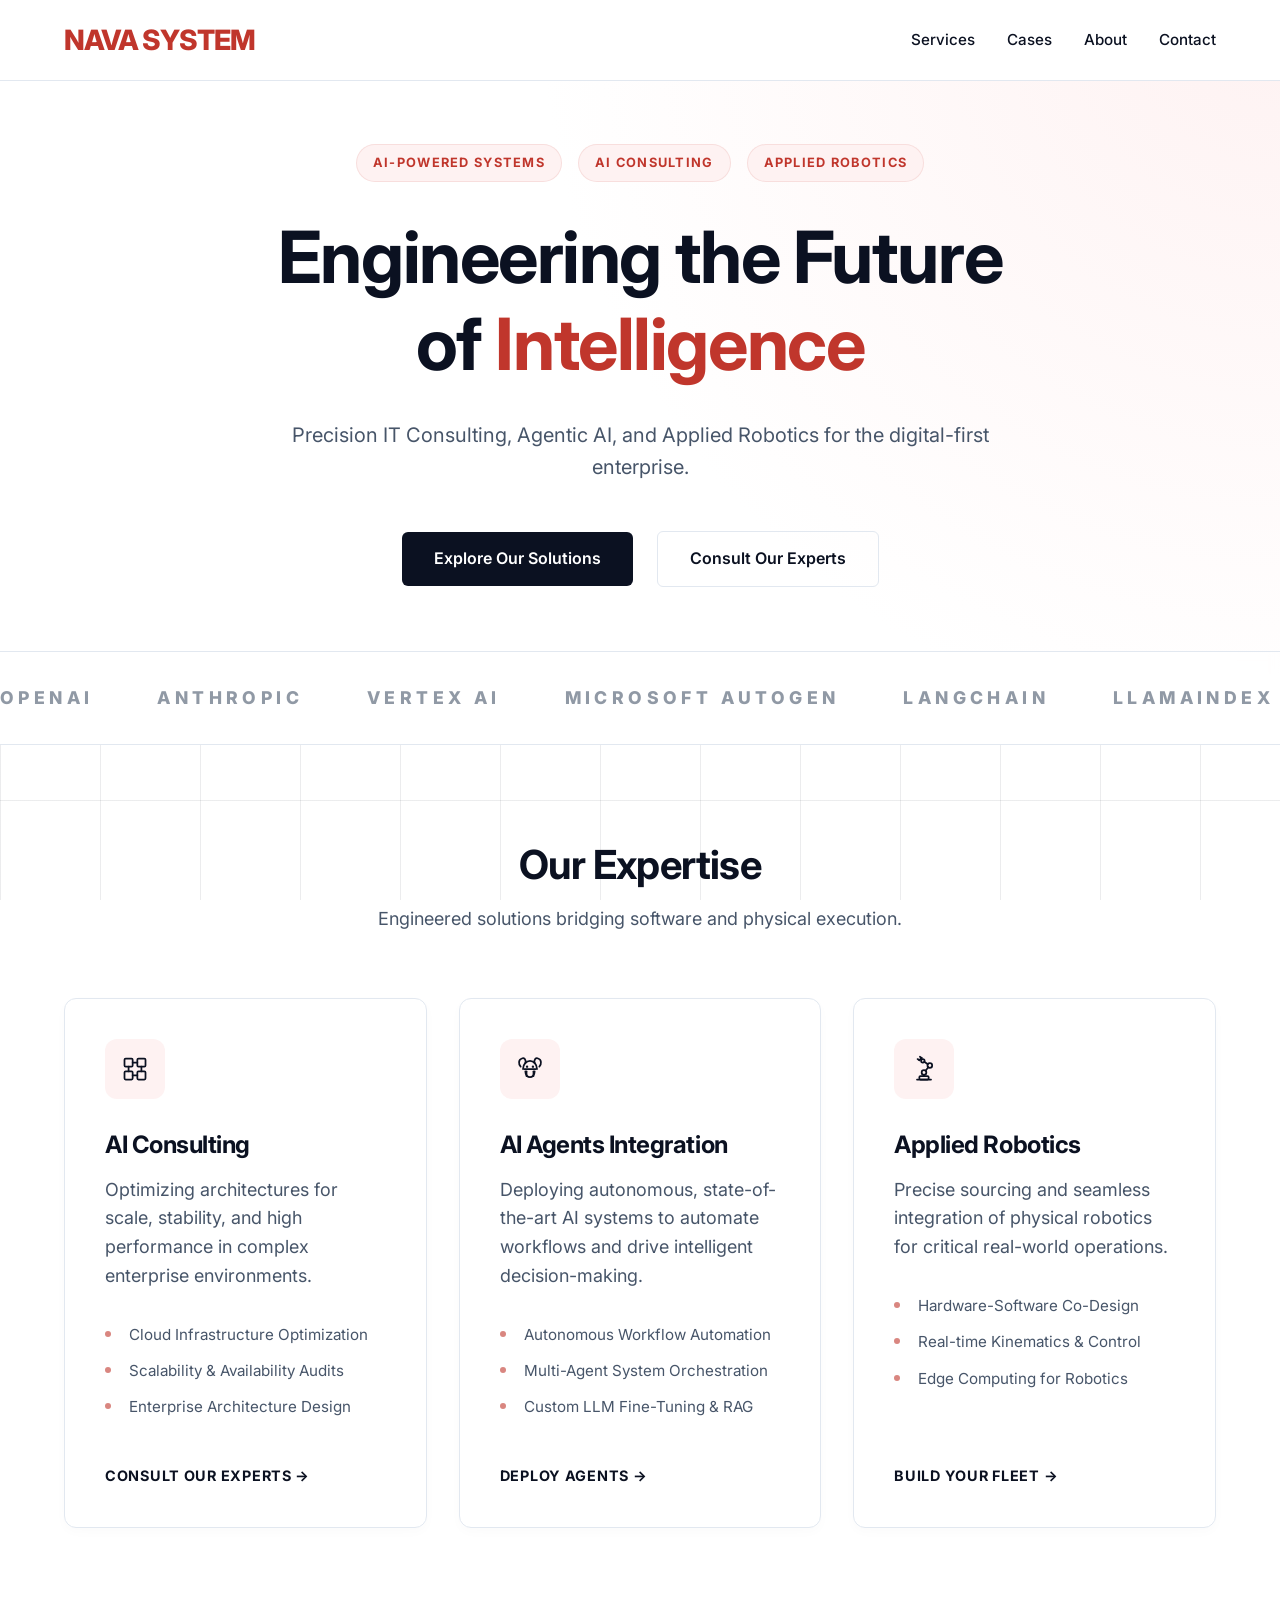
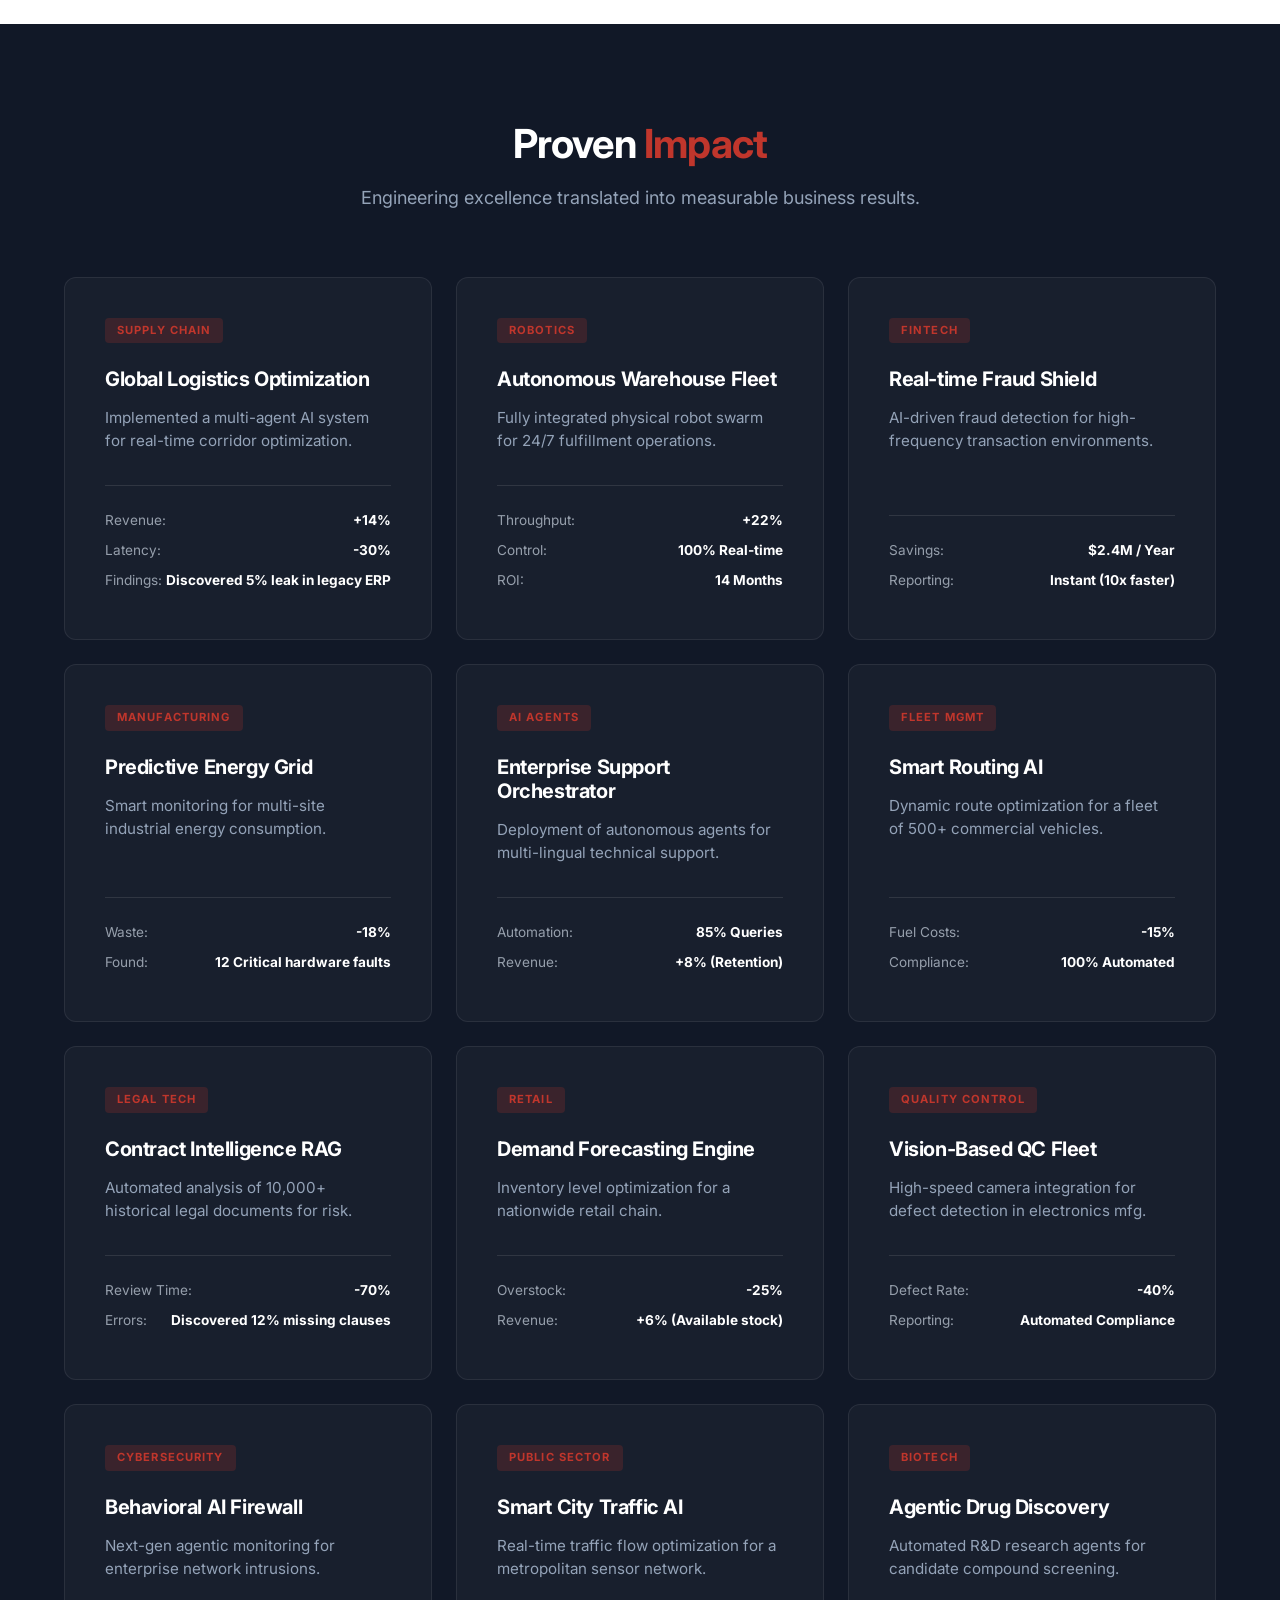
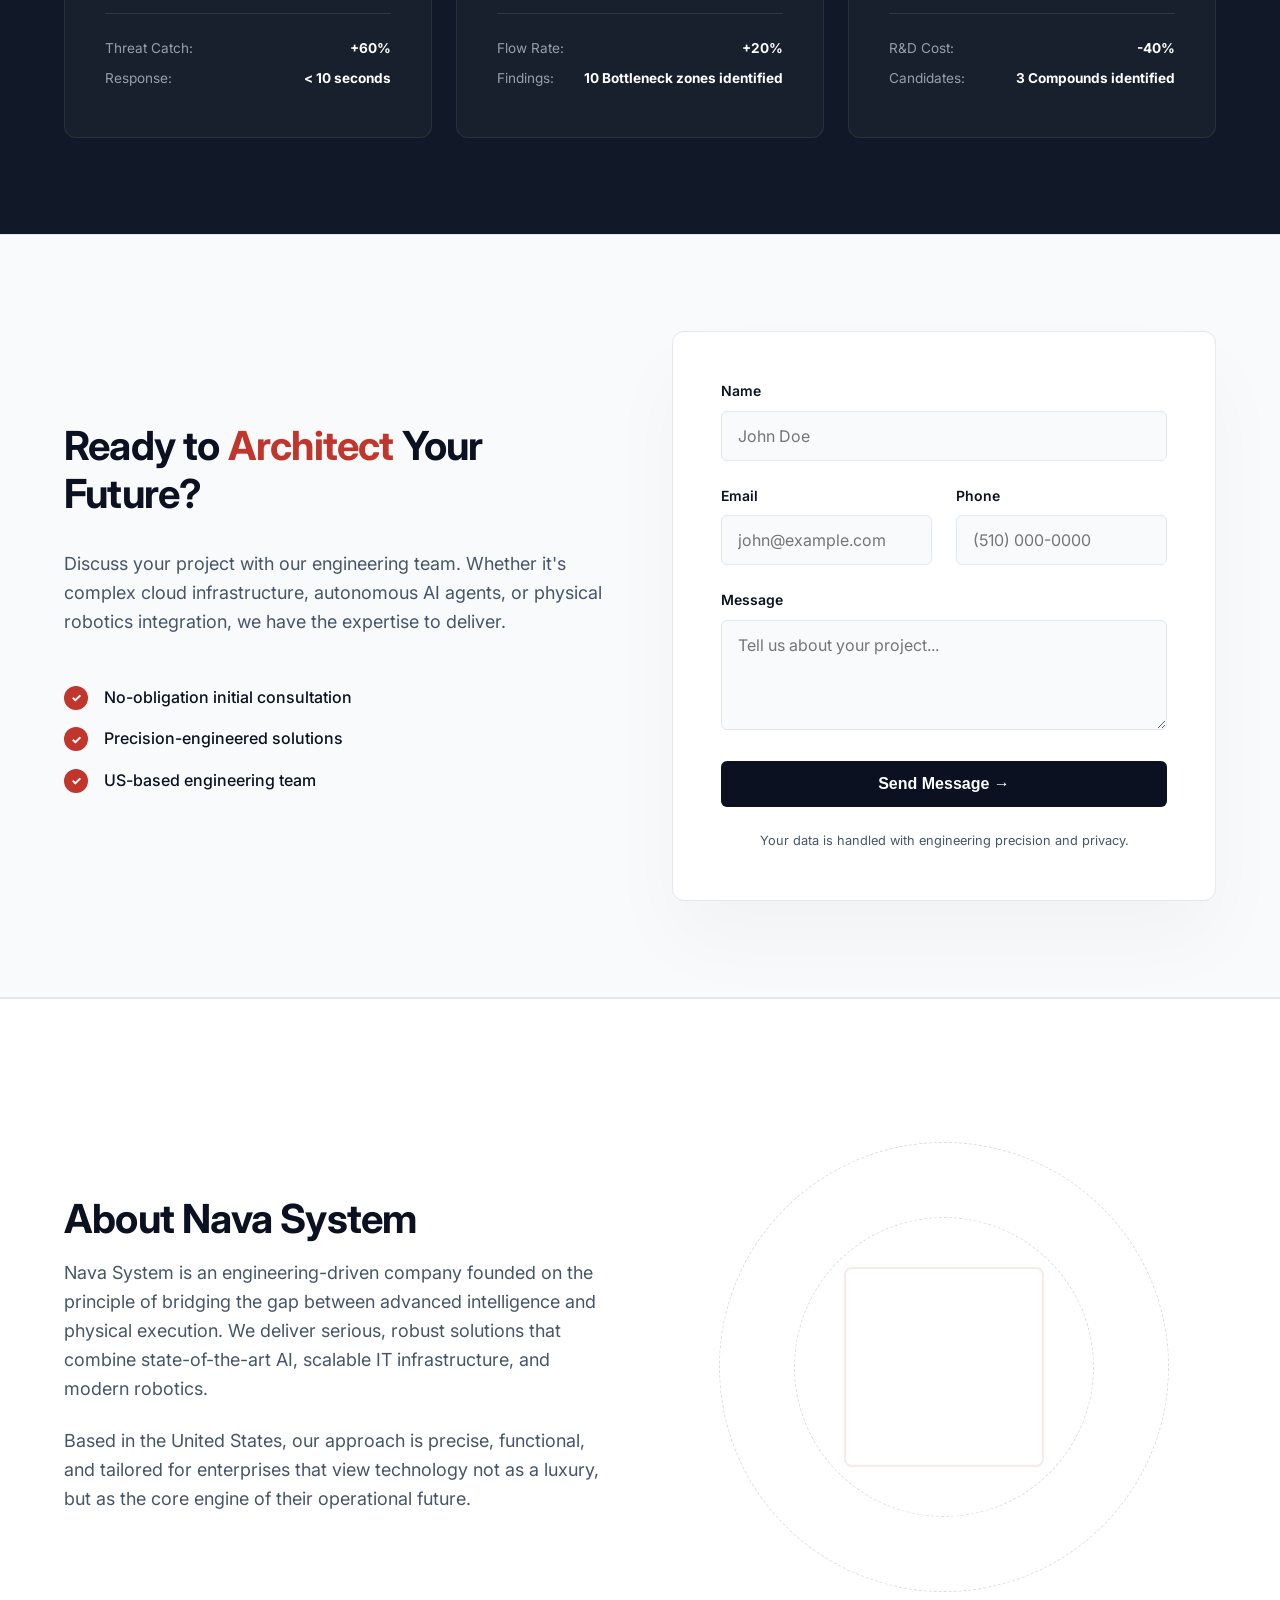
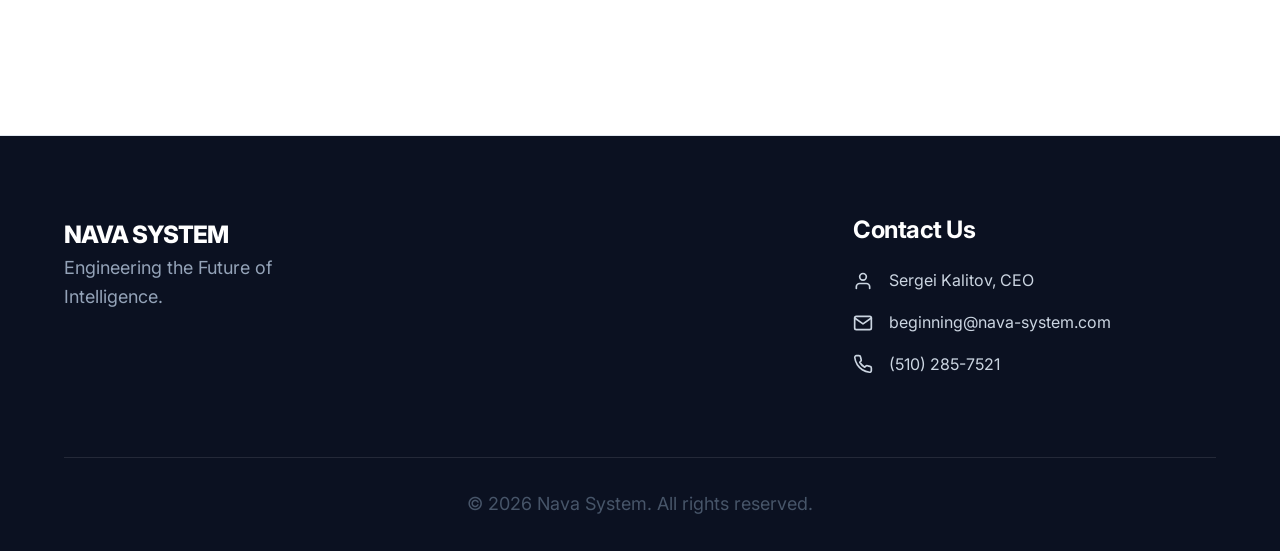
==== index.html @ 1a6deeb7 "Implement detailed case study modal popup with auto-generated dashboard screenshot" ====
<!DOCTYPE html>
<html lang="en">

<head>
    <meta charset="UTF-8">
    <meta name="viewport" content="width=device-width, initial-scale=1.0">
    <title>Nava System - Engineering Intelligence</title>
    <meta name="description"
        content="Nava System provides precision IT consulting, AI agents integration, and applied robotics solutions.">
    <link href="https://fonts.googleapis.com/css2?family=Inter:wght@400;500;600;700;800&display=swap" rel="stylesheet">
    <link rel="stylesheet" href="styles.css">
</head>

<body>
    <div class="grid-overlay"></div>
    <header class="navbar">
        <div class="container nav-content">
            <a href="#" class="logo">
                <span class="logo-text">Nava System</span>
            </a>
            <nav class="nav-links">
                <a href="#services">Services</a>
                <a href="#cases">Cases</a>
                <a href="#about">About</a>
                <a href="#contact">Contact</a>
            </nav>
            <button class="menu-toggle" aria-label="Toggle Menu">
                <span class="bar"></span>
                <span class="bar"></span>
                <span class="bar"></span>
            </button>
        </div>
    </header>

    <main>
        <section id="hero" class="hero">
            <div class="container hero-content-center fade-in-up">
                <div class="hero-badges">
                    <span class="badge">AI-Powered Systems</span>
                    <span class="badge">AI Consulting</span>
                    <span class="badge">Applied Robotics</span>
                </div>
                <h1>Engineering the Future of <span class="highlight">Intelligence</span></h1>
                <p class="subtitle">Precision IT Consulting, Agentic AI, and Applied Robotics for the digital-first
                    enterprise.</p>
                <div class="hero-btns">
                    <a href="#services" class="btn btn-primary">Explore Our Solutions</a>
                    <a href="#consultation" class="btn btn-outline">Consult Our Experts</a>
                </div>
            </div>

            <div class="logo-carousel">
                <div class="logo-track">
                    <a href="https://openai.com" target="_blank" rel="noopener noreferrer">OpenAI</a>
                    <a href="https://www.anthropic.com" target="_blank" rel="noopener noreferrer">Anthropic</a>
                    <a href="https://cloud.google.com/vertex-ai" target="_blank" rel="noopener noreferrer">Vertex AI</a>
                    <a href="https://microsoft.github.io/autogen/" target="_blank" rel="noopener noreferrer">Microsoft AutoGen</a>
                    <a href="https://www.langchain.com" target="_blank" rel="noopener noreferrer">LangChain</a>
                    <a href="https://www.llamaindex.ai" target="_blank" rel="noopener noreferrer">LlamaIndex</a>
                    <a href="https://www.crewai.com" target="_blank" rel="noopener noreferrer">CrewAI</a>
                    <a href="https://learn.microsoft.com/en-us/semantic-kernel/" target="_blank" rel="noopener noreferrer">Semantic Kernel</a>
                    <a href="https://www.pinecone.io" target="_blank" rel="noopener noreferrer">Pinecone</a>
                    <a href="https://mistral.ai" target="_blank" rel="noopener noreferrer">Mistral AI</a>
                    <a href="https://huggingface.co" target="_blank" rel="noopener noreferrer">Hugging Face</a>
                    <a href="https://agpt.co" target="_blank" rel="noopener noreferrer">AutoGPT</a>
                    <a href="https://www.uipath.com" target="_blank" rel="noopener noreferrer">UiPath</a>
                    <a href="https://zapier.com" target="_blank" rel="noopener noreferrer">Zapier</a>
                    <a href="#services">OpenClaw</a>
                    <!-- Repeat for seamless loop -->
                    <a href="https://openai.com" target="_blank" rel="noopener noreferrer">OpenAI</a>
                    <a href="https://www.anthropic.com" target="_blank" rel="noopener noreferrer">Anthropic</a>
                    <a href="https://cloud.google.com/vertex-ai" target="_blank" rel="noopener noreferrer">Vertex AI</a>
                    <a href="https://microsoft.github.io/autogen/" target="_blank" rel="noopener noreferrer">Microsoft AutoGen</a>
                    <a href="https://www.langchain.com" target="_blank" rel="noopener noreferrer">LangChain</a>
                    <a href="https://www.llamaindex.ai" target="_blank" rel="noopener noreferrer">LlamaIndex</a>
                    <a href="https://www.crewai.com" target="_blank" rel="noopener noreferrer">CrewAI</a>
                    <a href="https://learn.microsoft.com/en-us/semantic-kernel/" target="_blank" rel="noopener noreferrer">Semantic Kernel</a>
                    <a href="https://www.pinecone.io" target="_blank" rel="noopener noreferrer">Pinecone</a>
                    <a href="https://mistral.ai" target="_blank" rel="noopener noreferrer">Mistral AI</a>
                    <a href="https://huggingface.co" target="_blank" rel="noopener noreferrer">Hugging Face</a>
                    <a href="https://agpt.co" target="_blank" rel="noopener noreferrer">AutoGPT</a>
                    <a href="https://www.uipath.com" target="_blank" rel="noopener noreferrer">UiPath</a>
                    <a href="https://zapier.com" target="_blank" rel="noopener noreferrer">Zapier</a>
                    <a href="#services">OpenClaw</a>
                </div>
            </div>
        </section>

        <section id="services" class="services section-padding">
            <div class="container">
                <div class="section-header fade-in-up">
                    <h2>Our Expertise</h2>
                    <p>Engineered solutions bridging software and physical execution.</p>
                </div>

                <div class="services-grid">
                    <div class="service-card slide-in-bottom">
                        <div class="icon-wrapper">
                            <svg xmlns="http://www.w3.org/2000/svg" width="28" height="28" viewBox="0 0 24 24"
                                fill="none" stroke="currentColor" stroke-width="1.5" stroke-linecap="round"
                                stroke-linejoin="round">
                                <rect width="7" height="7" x="3" y="3" rx="1" />
                                <rect width="7" height="7" x="14" y="3" rx="1" />
                                <rect width="7" height="7" x="14" y="14" rx="1" />
                                <rect width="7" height="7" x="3" y="14" rx="1" />
                                <path d="M10 6.5h4" />
                                <path d="M10 17.5h4" />
                                <path d="M6.5 10v4" />
                                <path d="M17.5 10v4" />
                            </svg>
                        </div>
                        <h3>AI Consulting</h3>
                        <p>Optimizing architectures for scale, stability, and high performance in complex enterprise
                            environments.</p>
                        <ul class="service-list">
                            <li>Cloud Infrastructure Optimization</li>
                            <li>Scalability & Availability Audits</li>
                            <li>Enterprise Architecture Design</li>
                        </ul>
                        <a href="#consultation" class="service-link">Consult our experts →</a>
                    </div>

                    <div class="service-card slide-in-bottom" style="animation-delay: 0.1s;">
                        <div class="icon-wrapper">
                            <svg xmlns="http://www.w3.org/2000/svg" width="28" height="28" viewBox="0 0 24 24"
                                fill="none" stroke="currentColor" stroke-width="1.5" stroke-linecap="round"
                                stroke-linejoin="round">
                                <!-- Crab claw -->
                                <path d="M6 12 C6 8 9 5 12 5 C15 5 18 8 18 12" />
                                <path d="M4 10 C2 8 2 4 5 3 C7 2 9 4 8 7" />
                                <path d="M20 10 C22 8 22 4 19 3 C17 2 15 4 16 7" />
                                <path d="M8 14 C8 17 10 19 12 19 C14 19 16 17 16 14" />
                                <path d="M9 14 L9 18" />
                                <path d="M15 14 L15 18" />
                                <path d="M7 12 L17 12" />
                                <circle cx="9.5" cy="10" r="1" fill="currentColor" stroke="none" />
                                <circle cx="14.5" cy="10" r="1" fill="currentColor" stroke="none" />
                            </svg>
                        </div>
                        <h3>AI Agents Integration</h3>
                        <p>Deploying autonomous, state-of-the-art AI systems to automate workflows and drive intelligent
                            decision-making.</p>
                        <ul class="service-list">
                            <li>Autonomous Workflow Automation</li>
                            <li>Multi-Agent System Orchestration</li>
                            <li>Custom LLM Fine-Tuning & RAG</li>
                        </ul>
                        <a href="#consultation" class="service-link">Deploy agents →</a>
                    </div>

                    <div class="service-card slide-in-bottom" style="animation-delay: 0.2s;">
                        <div class="icon-wrapper">
                            <svg xmlns="http://www.w3.org/2000/svg" width="28" height="28" viewBox="0 0 24 24"
                                fill="none" stroke="currentColor" stroke-width="1.5" stroke-linecap="round"
                                stroke-linejoin="round">
                                <!-- Robotic arm -->
                                <path d="M6 21h12" />
                                <rect x="8" y="18" width="8" height="3" rx="1" />
                                <path d="M12 18v-1" />
                                <circle cx="12" cy="15" r="2" />
                                <line x1="13.3" y1="13.5" x2="15.7" y2="10.5" />
                                <circle cx="17" cy="9" r="2" />
                                <line x1="15.3" y1="7.9" x2="12.25" y2="5.8" />
                                <circle cx="11" cy="5" r="1.5" />
                                <line x1="9.8" y1="4.1" x2="9" y2="3.5" />
                                <path d="M10 2.5 L8 4.5" />
                                <path d="M10 2.5 L8.5 1.5" />
                                <path d="M8 4.5 L6.5 3.5" />
                            </svg>
                        </div>
                        <h3>Applied Robotics</h3>
                        <p>Precise sourcing and seamless integration of physical robotics for critical real-world
                            operations.</p>
                        <ul class="service-list">
                            <li>Hardware-Software Co-Design</li>
                            <li>Real-time Kinematics & Control</li>
                            <li>Edge Computing for Robotics</li>
                        </ul>
                        <a href="#consultation" class="service-link">Build your fleet →</a>
                    </div>
                </div>
            </div>
        </section>

        <section id="cases" class="cases section-padding bg-dark">
            <div class="container">
                <div class="section-header fade-in-up">
                    <h2 class="text-white">Proven <span class="highlight">Impact</span></h2>
                    <p class="text-light">Engineering excellence translated into measurable business results.</p>
                </div>

                <div class="cases-grid">
                    <div class="case-card fade-in-up" onclick="openCaseModal()" style="cursor: pointer;" title="Click for details">
                        <span class="case-badge">Supply Chain</span>
                        <h3>Global Logistics Optimization</h3>
                        <p>Implemented a multi-agent AI system for real-time corridor optimization.</p>
                        <div class="case-metrics">
                            <div class="metric"><span>Revenue:</span> <strong>+14%</strong></div>
                            <div class="metric"><span>Latency:</span> <strong>-30%</strong></div>
                            <div class="metric"><span>Findings:</span> <strong>Discovered 5% leak in legacy ERP</strong></div>
                        </div>
                    </div>

                    <div class="case-card fade-in-up" style="animation-delay: 0.1s;">
                        <span class="case-badge">Robotics</span>
                        <h3>Autonomous Warehouse Fleet</h3>
                        <p>Fully integrated physical robot swarm for 24/7 fulfillment operations.</p>
                        <div class="case-metrics">
                            <div class="metric"><span>Throughput:</span> <strong>+22%</strong></div>
                            <div class="metric"><span>Control:</span> <strong>100% Real-time</strong></div>
                            <div class="metric"><span>ROI:</span> <strong>14 Months</strong></div>
                        </div>
                    </div>

                    <div class="case-card fade-in-up" style="animation-delay: 0.2s;">
                        <span class="case-badge">Fintech</span>
                        <h3>Real-time Fraud Shield</h3>
                        <p>AI-driven fraud detection for high-frequency transaction environments.</p>
                        <div class="case-metrics">
                            <div class="metric"><span>Savings:</span> <strong>$2.4M / Year</strong></div>
                            <div class="metric"><span>Reporting:</span> <strong>Instant (10x faster)</strong></div>
                        </div>
                    </div>

                    <div class="case-card fade-in-up">
                        <span class="case-badge">Manufacturing</span>
                        <h3>Predictive Energy Grid</h3>
                        <p>Smart monitoring for multi-site industrial energy consumption.</p>
                        <div class="case-metrics">
                            <div class="metric"><span>Waste:</span> <strong>-18%</strong></div>
                            <div class="metric"><span>Found:</span> <strong>12 Critical hardware faults</strong></div>
                        </div>
                    </div>

                    <div class="case-card fade-in-up" style="animation-delay: 0.1s;">
                        <span class="case-badge">AI Agents</span>
                        <h3>Enterprise Support Orchestrator</h3>
                        <p>Deployment of autonomous agents for multi-lingual technical support.</p>
                        <div class="case-metrics">
                            <div class="metric"><span>Automation:</span> <strong>85% Queries</strong></div>
                            <div class="metric"><span>Revenue:</span> <strong>+8% (Retention)</strong></div>
                        </div>
                    </div>

                    <div class="case-card fade-in-up" style="animation-delay: 0.2s;">
                        <span class="case-badge">Fleet Mgmt</span>
                        <h3>Smart Routing AI</h3>
                        <p>Dynamic route optimization for a fleet of 500+ commercial vehicles.</p>
                        <div class="case-metrics">
                            <div class="metric"><span>Fuel Costs:</span> <strong>-15%</strong></div>
                            <div class="metric"><span>Compliance:</span> <strong>100% Automated</strong></div>
                        </div>
                    </div>

                    <div class="case-card fade-in-up">
                        <span class="case-badge">Legal Tech</span>
                        <h3>Contract Intelligence RAG</h3>
                        <p>Automated analysis of 10,000+ historical legal documents for risk.</p>
                        <div class="case-metrics">
                            <div class="metric"><span>Review Time:</span> <strong>-70%</strong></div>
                            <div class="metric"><span>Errors:</span> <strong>Discovered 12% missing clauses</strong></div>
                        </div>
                    </div>

                    <div class="case-card fade-in-up" style="animation-delay: 0.1s;">
                        <span class="case-badge">Retail</span>
                        <h3>Demand Forecasting Engine</h3>
                        <p>Inventory level optimization for a nationwide retail chain.</p>
                        <div class="case-metrics">
                            <div class="metric"><span>Overstock:</span> <strong>-25%</strong></div>
                            <div class="metric"><span>Revenue:</span> <strong>+6% (Available stock)</strong></div>
                        </div>
                    </div>

                    <div class="case-card fade-in-up" style="animation-delay: 0.2s;">
                        <span class="case-badge">Quality Control</span>
                        <h3>Vision-Based QC Fleet</h3>
                        <p>High-speed camera integration for defect detection in electronics mfg.</p>
                        <div class="case-metrics">
                            <div class="metric"><span>Defect Rate:</span> <strong>-40%</strong></div>
                            <div class="metric"><span>Reporting:</span> <strong>Automated Compliance</strong></div>
                        </div>
                    </div>

                    <div class="case-card fade-in-up">
                        <span class="case-badge">Cybersecurity</span>
                        <h3>Behavioral AI Firewall</h3>
                        <p>Next-gen agentic monitoring for enterprise network intrusions.</p>
                        <div class="case-metrics">
                            <div class="metric"><span>Threat Catch:</span> <strong>+60%</strong></div>
                            <div class="metric"><span>Response:</span> <strong>&lt; 10 seconds</strong></div>
                        </div>
                    </div>

                    <div class="case-card fade-in-up" style="animation-delay: 0.1s;">
                        <span class="case-badge">Public Sector</span>
                        <h3>Smart City Traffic AI</h3>
                        <p>Real-time traffic flow optimization for a metropolitan sensor network.</p>
                        <div class="case-metrics">
                            <div class="metric"><span>Flow Rate:</span> <strong>+20%</strong></div>
                            <div class="metric"><span>Findings:</span> <strong>10 Bottleneck zones identified</strong></div>
                        </div>
                    </div>

                    <div class="case-card fade-in-up" style="animation-delay: 0.2s;">
                        <span class="case-badge">Biotech</span>
                        <h3>Agentic Drug Discovery</h3>
                        <p>Automated R&D research agents for candidate compound screening.</p>
                        <div class="case-metrics">
                            <div class="metric"><span>R&D Cost:</span> <strong>-40%</strong></div>
                            <div class="metric"><span>Candidates:</span> <strong>3 Compounds identified</strong></div>
                        </div>
                    </div>
                </div>
            </div>
        </section>

        <section id="consultation" class="consultation section-padding">
            <div class="container">
                <div class="consult-grid fade-in-up">
                    <div class="consult-info">
                        <h2>Ready to <span class="highlight">Architect</span> Your Future?</h2>
                        <p>Discuss your project with our engineering team. Whether it's complex cloud infrastructure,
                            autonomous AI agents, or physical robotics integration, we have the expertise to deliver.
                        </p>
                        <div class="consult-points">
                            <div class="point">
                                <span class="point-icon">✓</span>
                                <span>No-obligation initial consultation</span>
                            </div>
                            <div class="point">
                                <span class="point-icon">✓</span>
                                <span>Precision-engineered solutions</span>
                            </div>
                            <div class="point">
                                <span class="point-icon">✓</span>
                                <span>US-based engineering team</span>
                            </div>
                        </div>
                    </div>
                    <div class="consult-form-container">
                        <form action="https://formspree.io/f/sergeykoloto@gmail.com" method="POST" class="consult-form" id="contact-form">
                            <div class="form-group">
                                <label for="name">Name</label>
                                <input type="text" id="name" name="name" placeholder="John Doe">
                            </div>
                            <div class="form-row">
                                <div class="form-group">
                                    <label for="email">Email</label>
                                    <input type="email" id="email" name="_replyto" placeholder="john@example.com">
                                </div>
                                <div class="form-group">
                                    <label for="phone">Phone</label>
                                    <input type="tel" id="phone" name="phone" placeholder="(510) 000-0000">
                                </div>
                            </div>
                            <div class="form-group">
                                <label for="message">Message</label>
                                <textarea id="message" name="message" rows="4" placeholder="Tell us about your project..."></textarea>
                            </div>
                            <button type="submit" class="btn btn-primary btn-block">Send Message →</button>
                            <p class="form-note">Your data is handled with engineering precision and privacy.</p>
                        </form>
                    </div>
                </div>
            </div>
        </section>

        <section id="about" class="about section-padding bg-light-gray">
            <div class="container">
                <div class="about-content fade-in-up">
                    <div class="about-text">
                        <h2>About Nava System</h2>
                        <p>Nava System is an engineering-driven company founded on the principle of bridging the gap
                            between advanced intelligence and physical execution. We deliver serious, robust solutions
                            that combine state-of-the-art AI, scalable IT infrastructure, and modern robotics.</p>
                        <p>Based in the United States, our approach is precise, functional, and tailored for enterprises
                            that view technology not as a luxury, but as the core engine of their operational future.
                        </p>
                    </div>
                    <div class="about-image">
                        <div class="tech-graphic">
                            <div class="circle c1"></div>
                            <div class="circle c2"></div>
                            <div class="circle c3"></div>
                        </div>
                    </div>
                </div>
            </div>
        </section>
    </main>

    <footer id="contact" class="footer">
        <div class="container">
            <div class="footer-grid">
                <div class="footer-brand">
                    <a href="#" class="logo footer-logo">
                        <span class="logo-text">Nava System</span>
                    </a>
                    <p class="company-desc">Engineering the Future of Intelligence.</p>
                </div>
                <div class="footer-contact">
                    <h3>Contact Us</h3>
                    <ul class="contact-list">
                        <li>
                            <svg xmlns="http://www.w3.org/2000/svg" width="20" height="20" viewBox="0 0 24 24"
                                fill="none" stroke="currentColor" stroke-width="2" stroke-linecap="round"
                                stroke-linejoin="round">
                                <path d="M20 21v-2a4 4 0 0 0-4-4H8a4 4 0 0 0-4 4v2"></path>
                                <circle cx="12" cy="7" r="4"></circle>
                            </svg>
                            <span>Sergei Kalitov, CEO</span>
                        </li>
                        <li>
                            <svg xmlns="http://www.w3.org/2000/svg" width="20" height="20" viewBox="0 0 24 24"
                                fill="none" stroke="currentColor" stroke-width="2" stroke-linecap="round"
                                stroke-linejoin="round">
                                <path d="M4 4h16c1.1 0 2 .9 2 2v12c0 1.1-.9 2-2 2H4c-1.1 0-2-.9-2-2V6c0-1.1.9-2 2-2z">
                                </path>
                                <polyline points="22,6 12,13 2,6"></polyline>
                            </svg>
                            <a href="mailto:beginning@nava-system.com">beginning@nava-system.com</a>
                        </li>
                        <li>
                            <svg xmlns="http://www.w3.org/2000/svg" width="20" height="20" viewBox="0 0 24 24"
                                fill="none" stroke="currentColor" stroke-width="2" stroke-linecap="round"
                                stroke-linejoin="round">
                                <path
                                    d="M22 16.92v3a2 2 0 0 1-2.18 2 19.79 19.79 0 0 1-8.63-3.07 19.5 19.5 0 0 1-6-6 19.79 19.79 0 0 1-3.07-8.67A2 2 0 0 1 4.11 2h3a2 2 0 0 1 2 1.72 12.84 12.84 0 0 0 .7 2.81 2 2 0 0 1-.45 2.11L8.09 9.91a16 16 0 0 0 6 6l1.27-1.27a2 2 0 0 1 2.11-.45 12.84 12.84 0 0 0 2.81.7A2 2 0 0 1 22 16.92z">
                                </path>
                            </svg>
                            <a href="tel:5102857521">(510) 285-7521</a>
                        </li>
                    </ul>
                </div>
            </div>
            <div class="footer-bottom">
                <p>&copy; 2026 Nava System. All rights reserved.</p>
            </div>
        </div>
    </footer>
    <!-- Logistics Case Modal -->
    <div id="logistics-modal" class="modal-overlay" aria-hidden="true">
        <div class="modal-content">
            <button class="modal-close" aria-label="Close modal" onclick="closeCaseModal()">&times;</button>
            <div class="modal-header">
                <span class="case-badge">Supply Chain</span>
                <h2>Global Logistics Optimization</h2>
            </div>
            <div class="modal-body">
                <img src="images/logistics-dashboard.png" alt="Logistics Dashboard AI showing global routes" class="modal-image">
                <div class="modal-text">
                    <h3>The Challenge</h3>
                    <p>Our client, a tier-1 global logistics provider, struggled with legacy ERP systems that introduced up to a 5% leak in operational efficiency. Static routing led to significant delays during port congestions and geopolitical shifts.</p>
                    <h3>The Solution</h3>
                    <p>Nava System integrated a multi-agent AI environment. We deployed <strong>AGI-1</strong> for supply chain optimization, <strong>AGI-2</strong> for demand prediction, and <strong>AGI-3</strong> for inventory management. The agents autonomously communicate to reroute shipments in real-time away from bottlenecks.</p>
                    <div class="modal-metrics">
                        <div class="modal-metric-card">
                            <h4>+14%</h4>
                            <p>Revenue Increase</p>
                        </div>
                        <div class="modal-metric-card">
                            <h4>-30%</h4>
                            <p>Routing Latency</p>
                        </div>
                        <div class="modal-metric-card">
                            <h4>100%</h4>
                            <p>Autonomous Rerouting</p>
                        </div>
                    </div>
                </div>
            </div>
        </div>
    </div>
    <script src="script.js"></script>
</body>

</html>
---- styles.css ----
/* Base Styles */
:root {
    --bg-color: #FFFFFF;
    --text-main: #0B1121; /* Very dark slate, almost black */
    --text-muted: #475569; /* Slate gray */
    --bg-light-gray: #F8FAFC;
    --border-color: #E2E8F0;
    
    --accent-orange: #C0362C; /* Golden Gate Bridge (International Orange) */
    --accent-light: #FEF2F2; /* Very light red-orange for backgrounds */
    --accent-primary: #C0362C; 
    --accent-hover: #A02D25; 
    
    --font-sans: 'Inter', system-ui, -apple-system, sans-serif;
    
    --transition: all 0.3s cubic-bezier(0.4, 0, 0.2, 1);
}

* {
    box-sizing: border-box;
    margin: 0;
    padding: 0;
}

html {
    scroll-behavior: smooth;
}

body {
    font-family: var(--font-sans);
    background-color: var(--bg-color);
    color: var(--text-main);
    line-height: 1.6;
    -webkit-font-smoothing: antialiased;
}

.container {
    width: 100%;
    max-width: 1200px;
    margin: 0 auto;
    padding: 0 1.5rem;
}

/* Typography */
h1, h2, h3, h4 {
    font-weight: 700;
    line-height: 1.2;
    color: var(--text-main);
    margin-bottom: 1rem;
    letter-spacing: -0.02em;
}

h1 {
    font-size: clamp(2.5rem, 5vw, 3.5rem);
}

h2 {
    font-size: clamp(2rem, 4vw, 2.5rem);
}

h3 {
    font-size: 1.5rem;
}

p {
    color: var(--text-muted);
    font-size: 1.125rem;
}

a {
    color: var(--accent-primary);
    text-decoration: none;
    transition: var(--transition);
}

a:hover {
    color: var(--accent-hover);
}

/* Common Components */
.btn {
    display: inline-flex;
    align-items: center;
    justify-content: center;
    padding: 0.875rem 2rem;
    font-size: 1rem;
    font-weight: 600;
    border-radius: 6px;
    transition: var(--transition);
    cursor: pointer;
    border: none;
}

.btn-primary {
    background-color: var(--text-main);
    color: white;
}

.btn-primary:hover {
    background-color: var(--accent-primary);
    color: white;
    transform: translateY(-2px);
    box-shadow: 0 4px 12px rgba(192, 54, 44, 0.2);
}

.btn-outline {
    background-color: transparent;
    color: var(--text-main);
    border: 1px solid var(--border-color);
    margin-left: 1rem;
}

.btn-outline:hover {
    border-color: var(--accent-primary);
    color: var(--accent-primary);
    background-color: var(--accent-light);
}

.section-padding {
    padding: 6rem 0;
}

.bg-light-gray {
    background-color: transparent; /* Letting the grid show through */
    border-top: 1px solid var(--border-color);
    border-bottom: 1px solid var(--border-color);
}

.highlight {
    color: var(--accent-primary);
}

/* Navigation */
.navbar {
    position: fixed;
    top: 0;
    width: 100%;
    background: rgba(255, 255, 255, 0.95);
    backdrop-filter: blur(10px);
    z-index: 1000;
    border-bottom: 1px solid var(--border-color);
    transition: padding 0.3s ease;
}

.nav-content {
    display: flex;
    justify-content: space-between;
    align-items: center;
    height: 80px;
}

.logo-text {
    font-weight: 800;
    font-size: 1.75rem;
    letter-spacing: -0.04em;
    color: var(--accent-orange);
    text-transform: uppercase;
}

.nav-links {
    display: flex;
    gap: 2rem;
}

.nav-links a {
    color: var(--text-main);
    font-weight: 500;
    font-size: 0.95rem;
}

.nav-links a:hover {
    color: var(--accent-primary);
}

.menu-toggle {
    display: none;
    background: none;
    border: none;
    cursor: pointer;
}

.menu-toggle .bar {
    display: block;
    width: 25px;
    height: 3px;
    background-color: var(--text-main);
    margin: 5px auto;
    transition: var(--transition);
}

/* Hero Section */
.hero {
    min-height: 100vh;
    display: flex;
    align-items: center;
    padding-top: 80px; /* Matched to new navbar height */
    position: relative;
    overflow: hidden;
    background-color: transparent; 
}

.hero::before {
    content: '';
    position: absolute;
    top: 0; right: 0; width: 100%; height: 100%;
    background: radial-gradient(circle at top right, var(--accent-light) 0%, white 50%);
    z-index: -5; /* Above the grid, but below content */
}

.grid-overlay {
    position: fixed;
    top: 0;
    left: 0;
    width: 100%;
    height: 100%;
    background-image: 
        linear-gradient(rgba(11, 17, 33, 0.08) 1px, transparent 1px),
        linear-gradient(90deg, rgba(11, 17, 33, 0.08) 1px, transparent 1px);
    background-size: 100px 100px;
    pointer-events: none;
    z-index: -10; /* The absolute bottom layer */
}

/* Content layers must be above the grid */
/* Content layers must be above the grid */
main, section, footer {
    position: relative;
    z-index: 1; /* Above the grid and hero background layer */
    background: transparent;
}



.hero {
    min-height: 80vh; 
    display: flex;
    flex-direction: column;
    justify-content: space-between;
    padding-top: 80px;
    position: relative;
    overflow: hidden;
}

.hero-content-center {
    flex: 1;
    display: flex;
    flex-direction: column;
    justify-content: center;
    align-items: center;
    text-align: center;
    max-width: 800px;
    margin: 0 auto;
    padding: 4rem 1.5rem;
}

.hero-badges {
    display: flex;
    gap: 1rem;
    margin-bottom: 2rem;
    flex-wrap: wrap;
    justify-content: center;
}

.hero .badge {
    display: inline-block;
    padding: 0.5rem 1rem;
    background: var(--accent-light);
    color: var(--accent-primary);
    font-size: 0.8rem;
    font-weight: 700;
    border-radius: 50px;
    text-transform: uppercase;
    letter-spacing: 0.1em;
    border: 1px solid rgba(192, 54, 44, 0.1);
}

.hero h1 {
    font-size: clamp(2.5rem, 6vw, 4.5rem);
    margin-bottom: 2rem;
}

.hero .subtitle {
    font-size: 1.25rem;
    margin-bottom: 3rem;
    color: var(--text-muted);
}

.hero-btns {
    display: flex;
    align-items: center;
    gap: 1.5rem;
}

.btn-outline {
    margin-left: 0; /* Reset for flex gap */
}

/* Logo Carousel */
.logo-carousel {
    width: 100%;
    padding: 2rem 0;
    overflow: hidden;
    position: relative;
    border-top: 1px solid var(--border-color);
    border-bottom: 1px solid var(--border-color);
    background: rgba(255, 255, 255, 0.5);
    backdrop-filter: blur(5px);
}

.logo-track {
    display: flex;
    gap: 4rem;
    width: max-content;
    animation: scroll 60s linear infinite;
}

.logo-track a {
    display: inline-block;
    font-size: 1.1rem;
    font-weight: 800;
    color: var(--text-muted);
    text-transform: uppercase;
    letter-spacing: 0.25em;
    opacity: 0.6;
    transition: var(--transition);
}

.logo-track a:hover {
    color: var(--accent-primary);
    opacity: 1;
    transform: scale(1.1);
}

@keyframes scroll {
    0% { transform: translateX(0); }
    100% { transform: translateX(calc(-50% - 2.5rem)); }
}

/* Services */
.section-header {
    text-align: center;
    margin-bottom: 4rem;
    max-width: 600px;
    margin-left: auto;
    margin-right: auto;
}

.services-grid {
    display: grid;
    grid-template-columns: repeat(auto-fit, minmax(300px, 1fr));
    gap: 2rem;
}

.service-card {
    background: #FFFFFF; 
    border: 1px solid var(--border-color);
    border-radius: 12px;
    padding: 2.5rem;
    transition: var(--transition);
    position: relative;
    overflow: hidden;
    box-shadow: 0 4px 12px rgba(0, 0, 0, 0.02);
    display: flex;
    flex-direction: column;
}

.service-card::before {
    content: '';
    position: absolute;
    top: 0; left: 0; width: 100%; height: 100%;
    background-image: 
        radial-gradient(var(--accent-orange) 1px, transparent 1px);
    background-size: 20px 20px;
    opacity: 0;
    transition: var(--transition);
    z-index: 0;
}

.service-card:hover::before {
    opacity: 0.05;
}

.service-card * {
    position: relative;
    z-index: 1;
}

.service-card:hover {
    box-shadow: 0 40px 80px rgba(11, 17, 33, 0.08);
    border-color: var(--accent-primary);
    transform: translateY(-8px);
}

.service-card::after {
    content: '';
    position: absolute;
    bottom: 0; left: 0; right: 0;
    height: 4px;
    background: var(--text-main);
    transform: scaleX(0);
    transform-origin: left;
    transition: transform 0.4s ease;
}

.service-card:hover::after {
    transform: scaleX(1);
    background: var(--accent-primary);
}

.icon-wrapper {
    width: 60px;
    height: 60px;
    background: var(--accent-light);
    border-radius: 12px;
    display: flex;
    align-items: center;
    justify-content: center;
    color: var(--text-main);
    margin-bottom: 2rem;
    transition: var(--transition);
}

.service-card:hover .icon-wrapper {
    background: var(--text-main);
    color: white;
    transform: rotate(-10deg) scale(1.1);
}

.service-list {
    list-style: none;
    margin: 2rem 0;
    padding: 0;
}

.service-list li {
    font-size: 0.95rem;
    color: var(--text-muted);
    margin-bottom: 0.75rem;
    padding-left: 1.5rem;
    position: relative;
}

.service-list li::before {
    content: '';
    position: absolute;
    left: 0;
    top: 0.5rem;
    width: 6px;
    height: 6px;
    background: var(--accent-primary);
    border-radius: 50%;
    opacity: 0.6;
}

.service-link {
    display: inline-block;
    font-weight: 700;
    font-size: 0.9rem;
    color: var(--text-main);
    text-transform: uppercase;
    letter-spacing: 0.05em;
    margin-top: auto;
    transition: var(--transition);
}

.service-card:hover .service-link {
    color: var(--accent-primary);
    transform: translateX(5px);
}

/* Cases Section */
.bg-dark {
    background-color: #111827 !important; /* Slightly lighter than absolute black/deep slate */
    color: white;
}

.text-white { color: white; }
.text-light { color: #94A3B8; }

.cases-grid {
    display: grid;
    grid-template-columns: repeat(auto-fit, minmax(320px, 1fr));
    gap: 1.5rem;
}

.case-card {
    background: rgba(255, 255, 255, 0.03);
    border: 1px solid rgba(255, 255, 255, 0.08);
    border-radius: 12px;
    padding: 2.5rem;
    transition: var(--transition);
    display: flex;
    flex-direction: column;
}

.case-card:hover {
    background: rgba(255, 255, 255, 0.06);
    border-color: var(--accent-primary);
    transform: translateY(-5px);
    box-shadow: 0 20px 40px rgba(0, 0, 0, 0.4);
}

.case-badge {
    display: inline-block;
    padding: 0.25rem 0.75rem;
    background: rgba(192, 54, 44, 0.2);
    color: var(--accent-orange);
    font-size: 0.7rem;
    font-weight: 700;
    border-radius: 4px;
    text-transform: uppercase;
    letter-spacing: 0.1em;
    margin-bottom: 1.5rem;
    width: fit-content;
}

.case-card h3 {
    color: white;
    font-size: 1.25rem;
    margin-bottom: 1rem;
}

.case-card p {
    color: #94A3B8;
    font-size: 0.95rem;
    margin-bottom: 2rem;
    line-height: 1.5;
}

.case-metrics {
    margin-top: auto;
    border-top: 1px solid rgba(255, 255, 255, 0.1);
    padding-top: 1.5rem;
}

.metric {
    font-size: 0.85rem;
    color: #CBD5E1;
    margin-bottom: 0.5rem;
    display: flex;
    justify-content: space-between;
}

.metric span {
    opacity: 0.7;
}

.metric strong {
    color: white;
}

/* Consultation Form */

.consultation {
    background: var(--bg-light-gray);
    border-top: 1px solid var(--border-color);
    border-bottom: 1px solid var(--border-color);
}

.consult-grid {
    display: grid;
    grid-template-columns: 1fr 1fr;
    gap: 4rem;
    align-items: center;
}

.consult-info h2 {
    margin-bottom: 2rem;
}

.consult-points {
    margin-top: 3rem;
}

.point {
    display: flex;
    align-items: center;
    gap: 1rem;
    margin-bottom: 1rem;
    font-weight: 500;
}

.point-icon {
    width: 24px;
    height: 24px;
    background: var(--accent-primary);
    color: white;
    border-radius: 50%;
    display: flex;
    align-items: center;
    justify-content: center;
    font-size: 0.75rem;
    font-weight: 800;
}

.consult-form-container {
    background: white;
    padding: 3rem;
    border-radius: 12px;
    border: 1px solid var(--border-color);
    box-shadow: 0 40px 80px rgba(0, 0, 0, 0.03);
}

.form-group {
    margin-bottom: 1.5rem;
}

.form-row {
    display: grid;
    grid-template-columns: 1fr 1fr;
    gap: 1.5rem;
}

.form-group label {
    display: block;
    font-size: 0.875rem;
    font-weight: 600;
    color: var(--text-main);
    margin-bottom: 0.5rem;
}

.form-group input,
.form-group textarea {
    width: 100%;
    padding: 0.875rem 1rem;
    border: 1px solid var(--border-color);
    border-radius: 6px;
    font-family: inherit;
    font-size: 1rem;
    transition: var(--transition);
    background: var(--bg-light-gray);
}

.form-group input:focus,
.form-group textarea:focus {
    outline: none;
    border-color: var(--accent-primary);
    background: white;
    box-shadow: 0 0 0 4px rgba(192, 54, 44, 0.05);
}

.btn-block {
    width: 100%;
}

.form-note {
    margin-top: 1.5rem;
    font-size: 0.8rem;
    color: var(--text-muted);
    text-align: center;
}

/* Page animations... */

.about-content {
    display: grid;
    grid-template-columns: 1fr 1fr;
    gap: 4rem;
    align-items: center;
}

.about-text p {
    margin-bottom: 1.5rem;
}

.tech-graphic {
    position: relative;
    width: 100%;
    aspect-ratio: 1;
    display: flex;
    align-items: center;
    justify-content: center;
}

.circle {
    position: absolute;
    border: 1px dashed var(--text-muted);
    border-radius: 50%;
    opacity: 0.2;
}

.circle.c1 { width: 300px; height: 300px; animation: spin 20s linear infinite; }
.circle.c2 { width: 450px; height: 450px; animation: spin-reverse 30s linear infinite; }
.circle.c3 { width: 200px; height: 200px; border: 2px solid var(--accent-primary); border-radius: 8px; animation: pulse 4s ease-in-out infinite; opacity: 0.1;}

@keyframes spin { 100% { transform: rotate(360deg); } }
@keyframes spin-reverse { 100% { transform: rotate(-360deg); } }
@keyframes pulse { 0%, 100% { transform: scale(1) rotate(45deg); opacity: 0.1; } 50% { transform: scale(1.1) rotate(45deg); opacity: 0.3; } }


/* Footer */
.footer {
    background-color: var(--text-main);
    color: white;
    padding: 5rem 0 2rem;
}

.footer-grid {
    display: grid;
    grid-template-columns: 2fr 1fr;
    gap: 4rem;
    margin-bottom: 4rem;
}

.footer-logo .logo-text {
    color: #FFFFFF;
    font-size: 1.5rem;
}

@media (min-width: 768px) {
  /* Logo adjustments in footer if needed depending on bg color */
}

.company-desc {
    color: #94A3B8;
    max-width: 300px;
}

.footer-contact h3 {
    color: white;
    margin-bottom: 1.5rem;
}

.contact-list {
    list-style: none;
}

.contact-list li {
    display: flex;
    align-items: center;
    gap: 1rem;
    margin-bottom: 1rem;
    color: #CBD5E1;
}

.contact-list a {
    color: #CBD5E1;
}

.contact-list a:hover {
    color: white;
}

.footer-bottom {
    border-top: 1px solid rgba(255, 255, 255, 0.1);
    padding-top: 2rem;
    text-align: center;
    color: #64748B;
    font-size: 0.875rem;
}

/* Animations */
.fade-in-up {
    opacity: 0;
    transform: translateY(30px);
    transition: opacity 0.8s ease, transform 0.8s ease;
}

.fade-in-up.visible {
    opacity: 1;
    transform: translateY(0);
}

.slide-in-bottom {
    opacity: 0;
    transform: translateY(40px);
    transition: opacity 0.6s ease, transform 0.6s ease;
}

.slide-in-bottom.visible {
    opacity: 1;
    transform: translateY(0);
}

/* Responsive */
@media (max-width: 768px) {
    .nav-links {
        display: none;
    }
    .menu-toggle {
        display: block;
    }
    .consult-grid {
        grid-template-columns: 1fr;
        gap: 2rem;
    }
    .form-row {
        grid-template-columns: 1fr;
        gap: 0;
    }
    .about-content {
        grid-template-columns: 1fr;
    }
    .footer-grid {
        grid-template-columns: 1fr;
        gap: 2rem;
    }
}

/* Modal Styles */
.modal-overlay {
    position: fixed;
    top: 0;
    left: 0;
    width: 100%;
    height: 100%;
    background: rgba(11, 17, 33, 0.85);
    backdrop-filter: blur(8px);
    z-index: 2000;
    display: flex;
    align-items: center;
    justify-content: center;
    opacity: 0;
    pointer-events: none;
    transition: opacity 0.3s ease;
}

.modal-overlay.active {
    opacity: 1;
    pointer-events: all;
}

.modal-content {
    background: #1E293B; /* Dark slate matching cases bg */
    border: 1px solid rgba(255, 255, 255, 0.1);
    border-radius: 16px;
    width: 90%;
    max-width: 800px;
    max-height: 90vh;
    overflow-y: auto;
    position: relative;
    box-shadow: 0 40px 100px rgba(0, 0, 0, 0.5);
    color: white;
    transform: translateY(30px);
    transition: transform 0.4s cubic-bezier(0.4, 0, 0.2, 1);
}

.modal-overlay.active .modal-content {
    transform: translateY(0);
}

.modal-close {
    position: absolute;
    top: 1.5rem;
    right: 1.5rem;
    background: rgba(255, 255, 255, 0.1);
    border: none;
    color: white;
    width: 36px;
    height: 36px;
    border-radius: 50%;
    font-size: 1.5rem;
    display: flex;
    align-items: center;
    justify-content: center;
    cursor: pointer;
    transition: var(--transition);
    z-index: 10;
}

.modal-close:hover {
    background: var(--accent-primary);
    transform: scale(1.1);
}

.modal-header {
    padding: 2.5rem 2.5rem 1.5rem;
    border-bottom: 1px solid rgba(255, 255, 255, 0.1);
}

.modal-header h2 {
    color: white;
    margin-top: 1rem;
    margin-bottom: 0;
    font-size: 2rem;
}

.modal-body {
    padding: 2.5rem;
}

.modal-image {
    width: 100%;
    height: auto;
    border-radius: 8px;
    margin-bottom: 2rem;
    border: 1px solid rgba(255, 255, 255, 0.1);
    box-shadow: 0 10px 30px rgba(0, 0, 0, 0.3);
}

.modal-text h3 {
    color: white;
    margin-top: 1.5rem;
    margin-bottom: 1rem;
    font-size: 1.25rem;
}

.modal-text p {
    color: #94A3B8;
    margin-bottom: 1.5rem;
    line-height: 1.6;
}

.modal-metrics {
    display: grid;
    grid-template-columns: repeat(3, 1fr);
    gap: 1.5rem;
    margin-top: 2.5rem;
}

.modal-metric-card {
    background: rgba(0, 0, 0, 0.2);
    border: 1px solid rgba(255, 255, 255, 0.05);
    padding: 1.5rem;
    border-radius: 8px;
    text-align: center;
}

.modal-metric-card h4 {
    color: var(--accent-orange);
    font-size: 2rem;
    margin-bottom: 0.5rem;
}

.modal-metric-card p {
    margin-bottom: 0;
    font-size: 0.9rem;
    color: #CBD5E1;
}

@media (max-width: 768px) {
    .modal-metrics {
        grid-template-columns: 1fr;
    }
    .modal-header, .modal-body {
        padding: 1.5rem;
    }
}
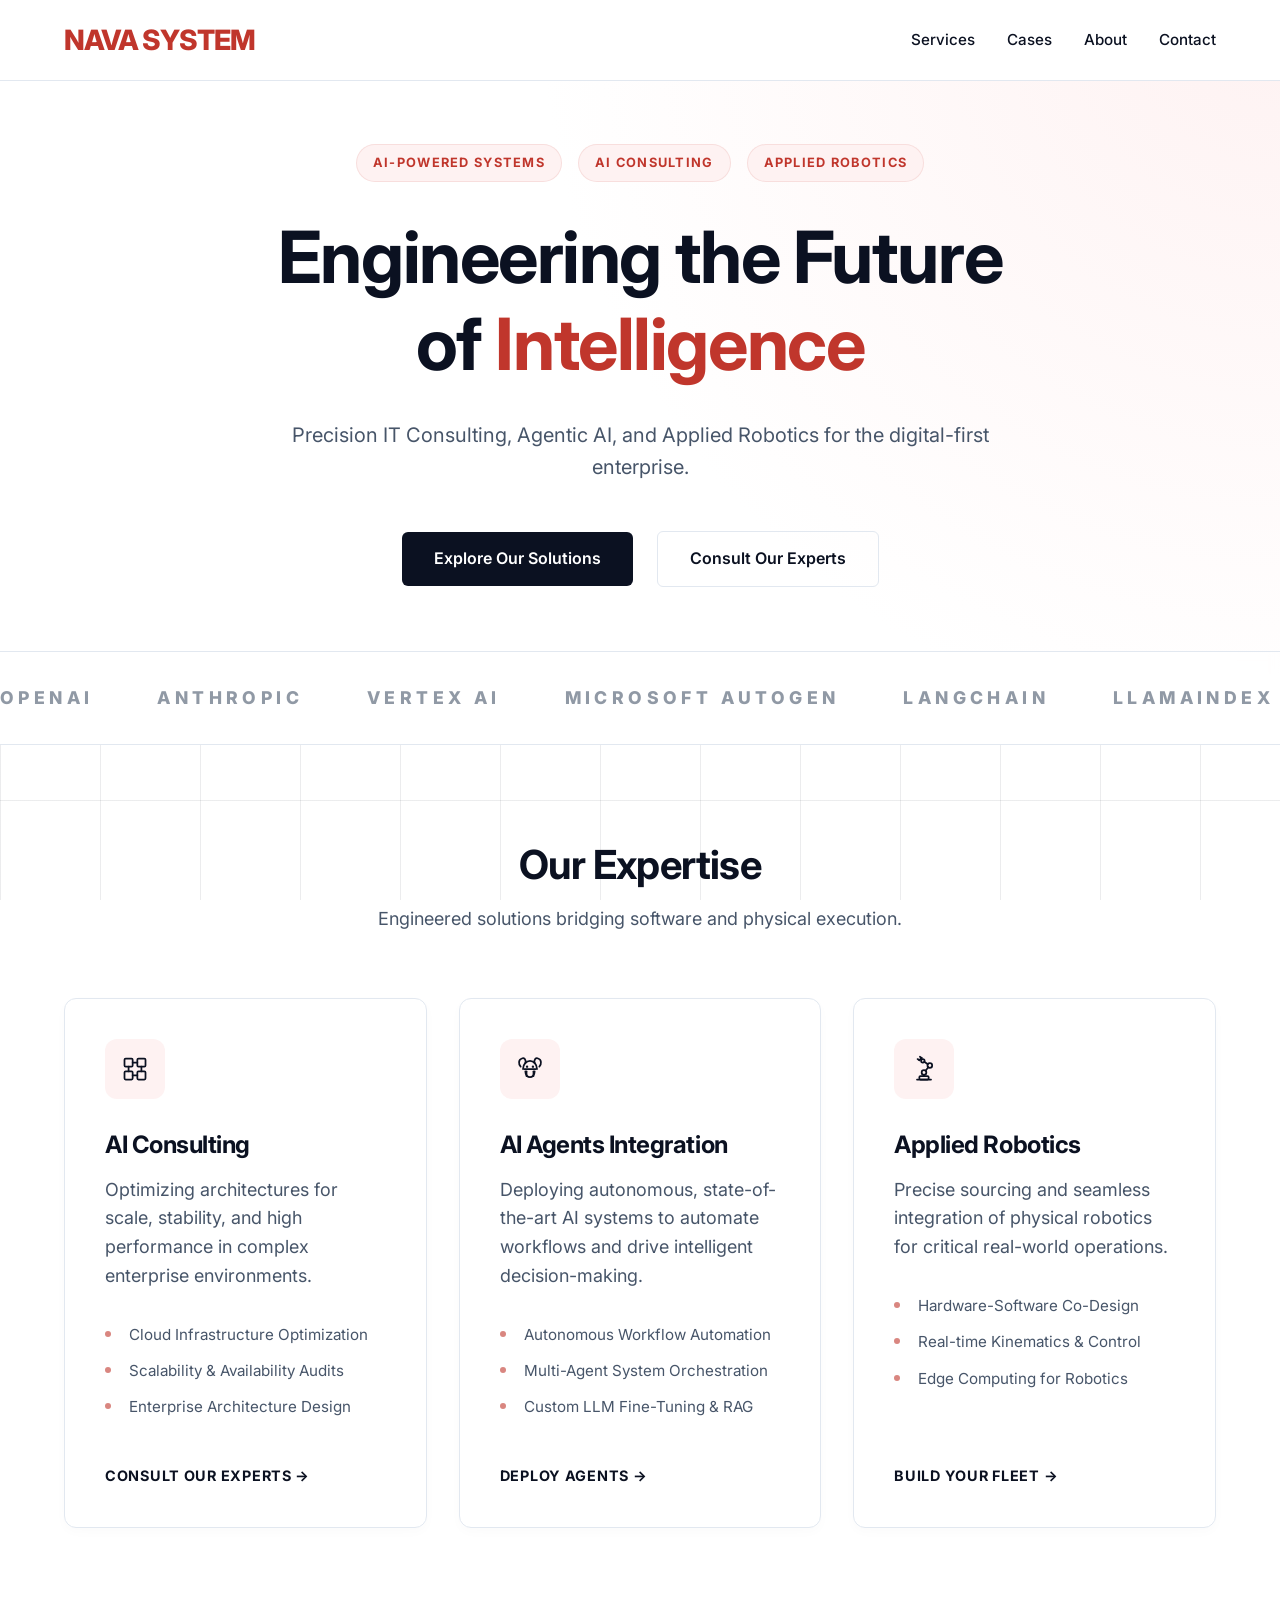
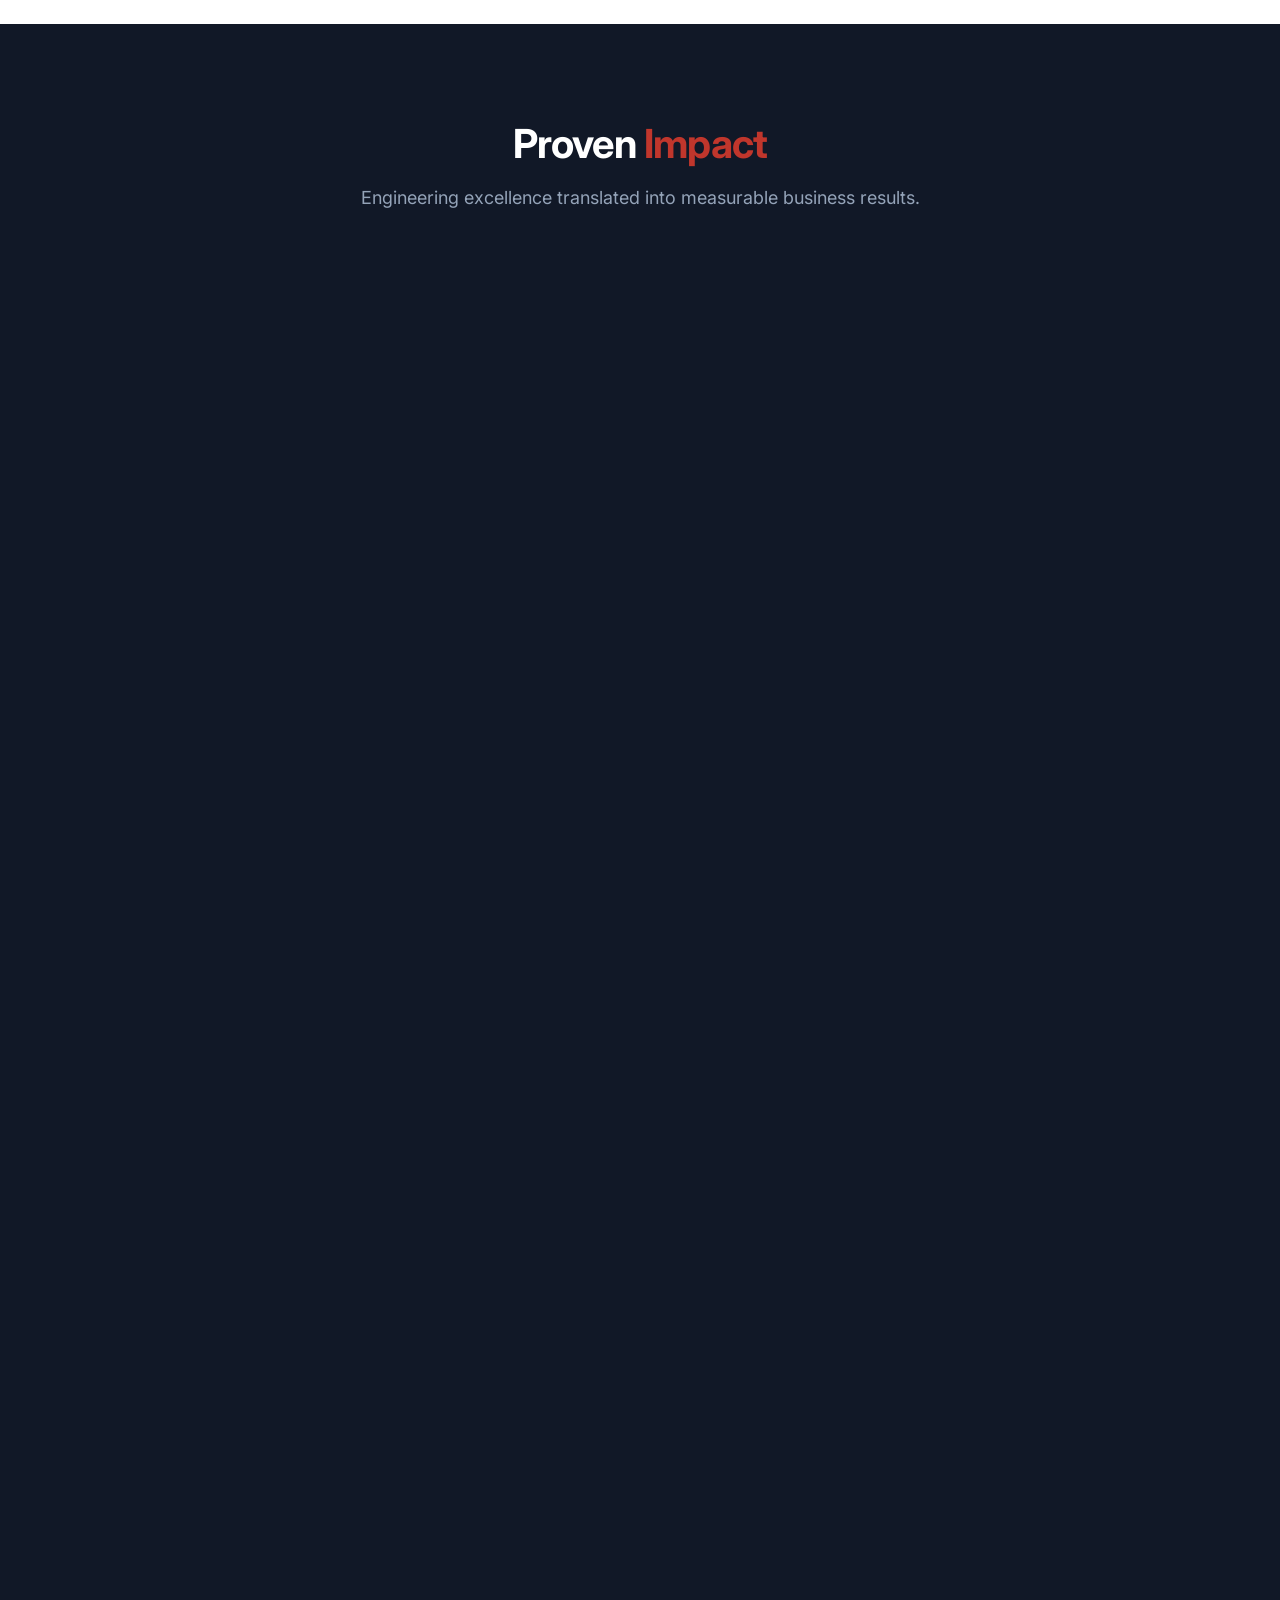
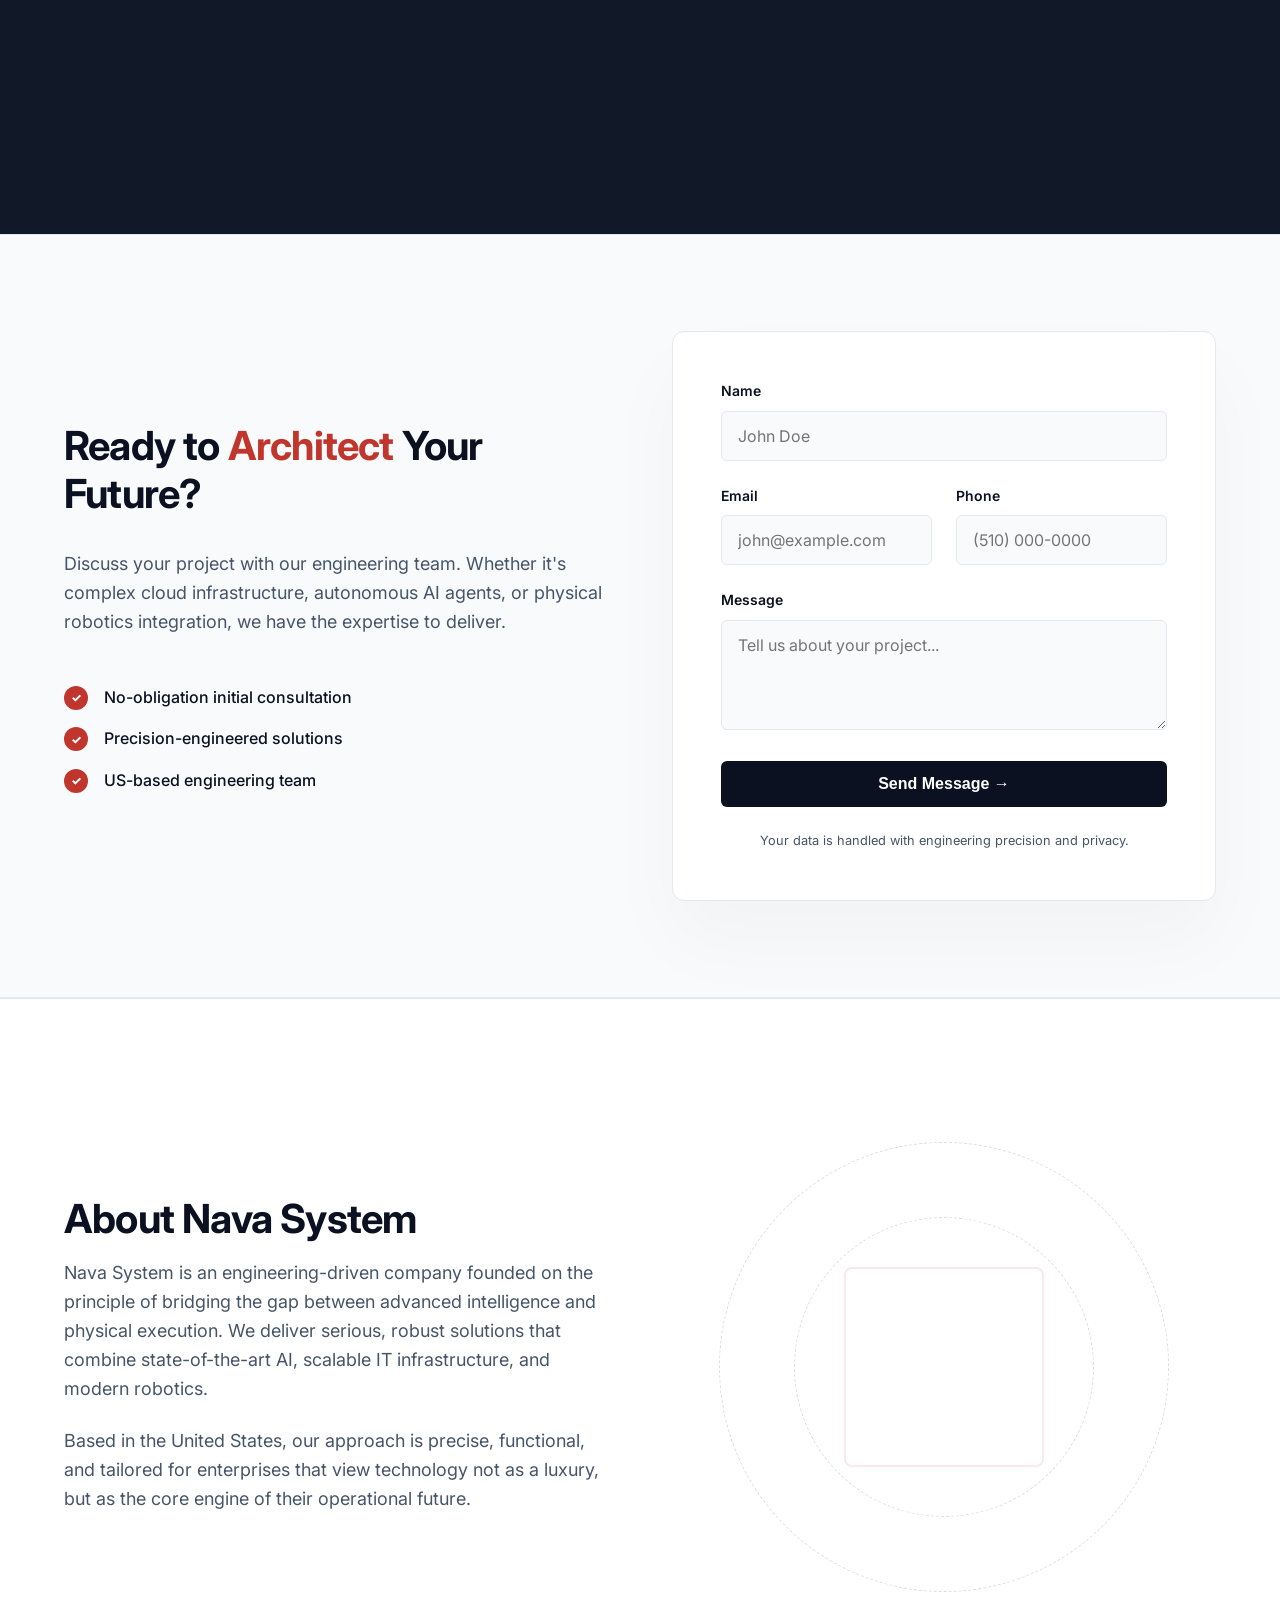
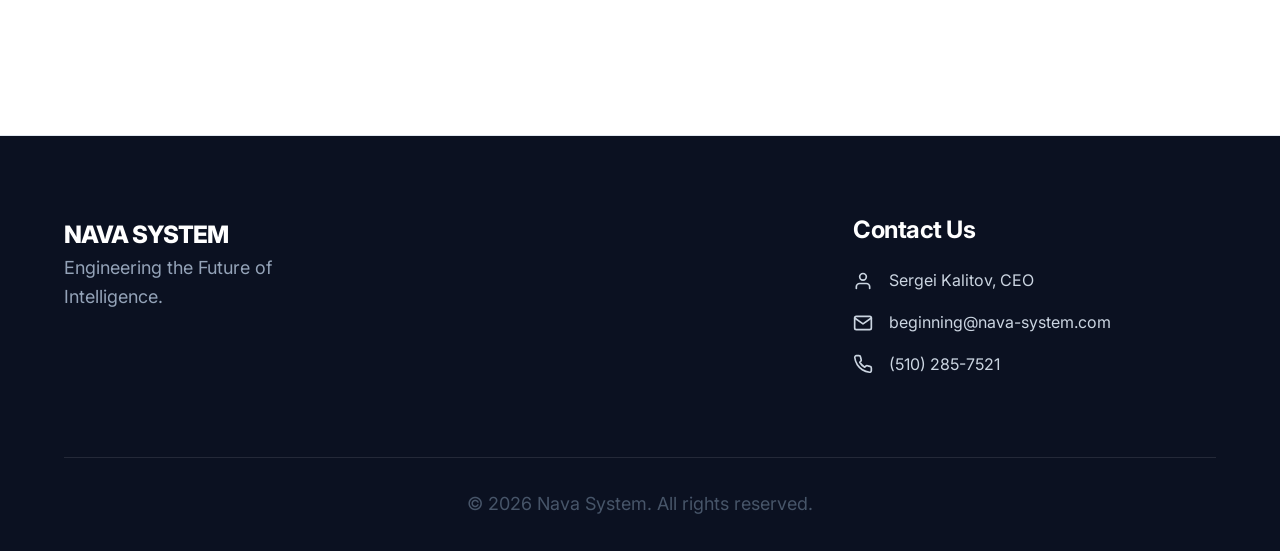
==== commit ce79862f: "Add remaining case study modals and click interactions" ====
--- a/index.html
+++ b/index.html
@@ -190,7 +190,7 @@
                 </div>
 
                 <div class="cases-grid">
-                    <div class="case-card fade-in-up" onclick="openCaseModal()" style="cursor: pointer;" title="Click for details">
+                    <div class="case-card fade-in-up" onclick="openCaseModal('logistics-modal')" style="cursor: pointer;" title="Click for details">
                         <span class="case-badge">Supply Chain</span>
                         <h3>Global Logistics Optimization</h3>
                         <p>Implemented a multi-agent AI system for real-time corridor optimization.</p>
@@ -201,7 +201,7 @@
                         </div>
                     </div>
 
-                    <div class="case-card fade-in-up" style="animation-delay: 0.1s;">
+                    <div class="case-card fade-in-up" onclick="openCaseModal('robotics-modal')" style="cursor: pointer; animation-delay: 0.1s;" title="Click for details">
                         <span class="case-badge">Robotics</span>
                         <h3>Autonomous Warehouse Fleet</h3>
                         <p>Fully integrated physical robot swarm for 24/7 fulfillment operations.</p>
@@ -212,7 +212,7 @@
                         </div>
                     </div>
 
-                    <div class="case-card fade-in-up" style="animation-delay: 0.2s;">
+                    <div class="case-card fade-in-up" onclick="openCaseModal('fintech-modal')" style="cursor: pointer; animation-delay: 0.2s;" title="Click for details">
                         <span class="case-badge">Fintech</span>
                         <h3>Real-time Fraud Shield</h3>
                         <p>AI-driven fraud detection for high-frequency transaction environments.</p>
@@ -222,7 +222,7 @@
                         </div>
                     </div>
 
-                    <div class="case-card fade-in-up">
+                    <div class="case-card fade-in-up" onclick="openCaseModal('manufacturing-modal')" style="cursor: pointer;" title="Click for details">
                         <span class="case-badge">Manufacturing</span>
                         <h3>Predictive Energy Grid</h3>
                         <p>Smart monitoring for multi-site industrial energy consumption.</p>
@@ -232,7 +232,7 @@
                         </div>
                     </div>
 
-                    <div class="case-card fade-in-up" style="animation-delay: 0.1s;">
+                    <div class="case-card fade-in-up" onclick="openCaseModal('agents-modal')" style="cursor: pointer; animation-delay: 0.1s;" title="Click for details">
                         <span class="case-badge">AI Agents</span>
                         <h3>Enterprise Support Orchestrator</h3>
                         <p>Deployment of autonomous agents for multi-lingual technical support.</p>
@@ -242,7 +242,7 @@
                         </div>
                     </div>
 
-                    <div class="case-card fade-in-up" style="animation-delay: 0.2s;">
+                    <div class="case-card fade-in-up" onclick="openCaseModal('fleet-modal')" style="cursor: pointer; animation-delay: 0.2s;" title="Click for details">
                         <span class="case-badge">Fleet Mgmt</span>
                         <h3>Smart Routing AI</h3>
                         <p>Dynamic route optimization for a fleet of 500+ commercial vehicles.</p>
@@ -252,7 +252,7 @@
                         </div>
                     </div>
 
-                    <div class="case-card fade-in-up">
+                    <div class="case-card fade-in-up" onclick="openCaseModal('legal-modal')" style="cursor: pointer;" title="Click for details">
                         <span class="case-badge">Legal Tech</span>
                         <h3>Contract Intelligence RAG</h3>
                         <p>Automated analysis of 10,000+ historical legal documents for risk.</p>
@@ -262,7 +262,7 @@
                         </div>
                     </div>
 
-                    <div class="case-card fade-in-up" style="animation-delay: 0.1s;">
+                    <div class="case-card fade-in-up" onclick="openCaseModal('retail-modal')" style="cursor: pointer; animation-delay: 0.1s;" title="Click for details">
                         <span class="case-badge">Retail</span>
                         <h3>Demand Forecasting Engine</h3>
                         <p>Inventory level optimization for a nationwide retail chain.</p>
@@ -272,7 +272,7 @@
                         </div>
                     </div>
 
-                    <div class="case-card fade-in-up" style="animation-delay: 0.2s;">
+                    <div class="case-card fade-in-up" onclick="openCaseModal('qc-modal')" style="cursor: pointer; animation-delay: 0.2s;" title="Click for details">
                         <span class="case-badge">Quality Control</span>
                         <h3>Vision-Based QC Fleet</h3>
                         <p>High-speed camera integration for defect detection in electronics mfg.</p>
@@ -282,7 +282,7 @@
                         </div>
                     </div>
 
-                    <div class="case-card fade-in-up">
+                    <div class="case-card fade-in-up" onclick="openCaseModal('cyber-modal')" style="cursor: pointer;" title="Click for details">
                         <span class="case-badge">Cybersecurity</span>
                         <h3>Behavioral AI Firewall</h3>
                         <p>Next-gen agentic monitoring for enterprise network intrusions.</p>
@@ -292,7 +292,7 @@
                         </div>
                     </div>
 
-                    <div class="case-card fade-in-up" style="animation-delay: 0.1s;">
+                    <div class="case-card fade-in-up" onclick="openCaseModal('public-modal')" style="cursor: pointer; animation-delay: 0.1s;" title="Click for details">
                         <span class="case-badge">Public Sector</span>
                         <h3>Smart City Traffic AI</h3>
                         <p>Real-time traffic flow optimization for a metropolitan sensor network.</p>
@@ -302,7 +302,7 @@
                         </div>
                     </div>
 
-                    <div class="case-card fade-in-up" style="animation-delay: 0.2s;">
+                    <div class="case-card fade-in-up" onclick="openCaseModal('biotech-modal')" style="cursor: pointer; animation-delay: 0.2s;" title="Click for details">
                         <span class="case-badge">Biotech</span>
                         <h3>Agentic Drug Discovery</h3>
                         <p>Automated R&D research agents for candidate compound screening.</p>
@@ -311,6 +311,7 @@
                             <div class="metric"><span>Candidates:</span> <strong>3 Compounds identified</strong></div>
                         </div>
                     </div>
+
                 </div>
             </div>
         </section>
@@ -442,7 +443,7 @@
     <!-- Logistics Case Modal -->
     <div id="logistics-modal" class="modal-overlay" aria-hidden="true">
         <div class="modal-content">
-            <button class="modal-close" aria-label="Close modal" onclick="closeCaseModal()">&times;</button>
+            <button class="modal-close" aria-label="Close modal" onclick="closeCaseModal('logistics-modal')">&times;</button>
             <div class="modal-header">
                 <span class="case-badge">Supply Chain</span>
                 <h2>Global Logistics Optimization</h2>
@@ -472,6 +473,380 @@
             </div>
         </div>
     </div>
+
+    <!-- Robotics Case Modal -->
+    <div id="robotics-modal" class="modal-overlay" aria-hidden="true">
+        <div class="modal-content">
+            <button class="modal-close" aria-label="Close modal" onclick="closeCaseModal('robotics-modal')">&times;</button>
+            <div class="modal-header">
+                <span class="case-badge">Robotics</span>
+                <h2>Autonomous Warehouse Fleet</h2>
+            </div>
+            <div class="modal-body">
+                <img src="images/warehouse-dashboard.png" alt="Warehouse Robotics Dashboard AI" class="modal-image">
+                <div class="modal-text">
+                    <h3>The Challenge</h3>
+                    <p>A national retail fulfillment center suffered from high error rates and downtime due to manual handling and disparate sorting systems. Meeting next-day delivery promises was becoming structurally unviable.</p>
+                    <h3>The Solution</h3>
+                    <p>We engineered a localized edge-computing network connected to a fleet of 150+ autonomous mobile robots (AMRs). The central <strong>OmniNet Fulfillment AI</strong> coordinates pathing in a deterministic 3D space, virtually eliminating collisions and optimizing pick routes dynamically.</p>
+                    <div class="modal-metrics">
+                        <div class="modal-metric-card">
+                            <h4>+22%</h4>
+                            <p>Throughput Increase</p>
+                        </div>
+                        <div class="modal-metric-card">
+                            <h4>100%</h4>
+                            <p>Real-time Control</p>
+                        </div>
+                        <div class="modal-metric-card">
+                            <h4>14 mo</h4>
+                            <p>Full ROI Realized</p>
+                        </div>
+                    </div>
+                </div>
+            </div>
+        </div>
+    </div>
+
+    <!-- Fintech Case Modal -->
+    <div id="fintech-modal" class="modal-overlay" aria-hidden="true">
+        <div class="modal-content">
+            <button class="modal-close" aria-label="Close modal" onclick="closeCaseModal('fintech-modal')">&times;</button>
+            <div class="modal-header">
+                <span class="case-badge">Fintech</span>
+                <h2>Real-time Fraud Shield</h2>
+            </div>
+            <div class="modal-body">
+                <img src="images/fintech-dashboard.png" alt="Fintech Fraud Detection Dashboard" class="modal-image">
+                <div class="modal-text">
+                    <h3>The Challenge</h3>
+                    <p>A leading digital bank saw rapid increases in card-not-present fraud. Their traditional rules-based engine generated false positives that frustrated legitimate users, while missing sophisticated multi-vector attacks.</p>
+                    <h3>The Solution</h3>
+                    <p>We built <strong>Fintech Sentinel AI</strong>, an deep neural network architecture analyzing behavioral biometrics and transaction flows in under 5 milliseconds. The system flags topological anomalies instantly, freezing suspicious paths without human intervention.</p>
+                    <div class="modal-metrics">
+                        <div class="modal-metric-card">
+                            <h4>$2.4M</h4>
+                            <p>Annual Savings</p>
+                        </div>
+                        <div class="modal-metric-card">
+                            <h4>&lt;5ms</h4>
+                            <p>Detection Time</p>
+                        </div>
+                        <div class="modal-metric-card">
+                            <h4>98.6%</h4>
+                            <p>Positive Precision</p>
+                        </div>
+                    </div>
+                </div>
+            </div>
+        </div>
+    </div>
+
+    <!-- Manufacturing Case Modal -->
+    <div id="manufacturing-modal" class="modal-overlay" aria-hidden="true">
+        <div class="modal-content">
+            <button class="modal-close" aria-label="Close modal" onclick="closeCaseModal('manufacturing-modal')">&times;</button>
+            <div class="modal-header">
+                <span class="case-badge">Manufacturing</span>
+                <h2>Predictive Energy Grid</h2>
+            </div>
+            <div class="modal-body">
+                <img src="https://images.unsplash.com/photo-1518770660439-4636190af475?auto=format&fit=crop&q=80&w=800" alt="Energy Grid Dashboard Placeholder" class="modal-image" style="filter: brightness(0.8) sepia(1) hue-rotate(180deg) saturate(2);">
+                <div class="modal-text">
+                    <h3>The Challenge</h3>
+                    <p>A multi-site heavy equipment manufacturer was experiencing unpredictable power spikes and hidden equipment degradation, leading to millions in wasted energy and costly unplanned downtime across 12 facilities.</p>
+                    <h3>The Solution</h3>
+                    <p>We deployed a predictive energy monitoring network utilizing IoT sensors and a centralized machine learning engine. The system builds real-time digital twins of power consumption, identifying anomalous draws from degrading machinery weeks before failure.</p>
+                    <div class="modal-metrics">
+                        <div class="modal-metric-card">
+                            <h4>-18%</h4>
+                            <p>Energy Waste</p>
+                        </div>
+                        <div class="modal-metric-card">
+                            <h4>12</h4>
+                            <p>Faults Prevented</p>
+                        </div>
+                        <div class="modal-metric-card">
+                            <h4>24/7</h4>
+                            <p>Continuous Monitoring</p>
+                        </div>
+                    </div>
+                </div>
+            </div>
+        </div>
+    </div>
+
+    <!-- AI Agents Case Modal -->
+    <div id="agents-modal" class="modal-overlay" aria-hidden="true">
+        <div class="modal-content">
+            <button class="modal-close" aria-label="Close modal" onclick="closeCaseModal('agents-modal')">&times;</button>
+            <div class="modal-header">
+                <span class="case-badge">AI Agents</span>
+                <h2>Enterprise Support Orchestrator</h2>
+            </div>
+            <div class="modal-body">
+                <img src="https://images.unsplash.com/photo-1550751827-4bd374c3f58b?auto=format&fit=crop&q=80&w=800" alt="Support Agent Network Dashboard" class="modal-image" style="filter: brightness(0.8) sepia(1) hue-rotate(180deg) saturate(2);">
+                <div class="modal-text">
+                    <h3>The Challenge</h3>
+                    <p>A global SaaS leader was drowning in support tickets. Wait times exceeded 4 hours for technical issues, and scaling the human support team across 15+ languages was becoming cost-prohibitive, tanking user retention.</p>
+                    <h3>The Solution</h3>
+                    <p>We implemented the <strong>Enterprise Support Orchestrator</strong>, an autonomous multi-agent ecosystem. A dispatcher agent routes queries to specialized sub-agents (billing, technical, onboarding) equipped with RAG access to documentation, resolving issues in perfectly localized languages.</p>
+                    <div class="modal-metrics">
+                        <div class="modal-metric-card">
+                            <h4>85%</h4>
+                            <p>Automated Resolution</p>
+                        </div>
+                        <div class="modal-metric-card">
+                            <h4>+8%</h4>
+                            <p>Retention Lift</p>
+                        </div>
+                        <div class="modal-metric-card">
+                            <h4>&lt;1m</h4>
+                            <p>Average Response</p>
+                        </div>
+                    </div>
+                </div>
+            </div>
+        </div>
+    </div>
+
+    <!-- Fleet Mgmt Case Modal -->
+    <div id="fleet-modal" class="modal-overlay" aria-hidden="true">
+        <div class="modal-content">
+            <button class="modal-close" aria-label="Close modal" onclick="closeCaseModal('fleet-modal')">&times;</button>
+            <div class="modal-header">
+                <span class="case-badge">Fleet Mgmt</span>
+                <h2>Smart Routing AI</h2>
+            </div>
+            <div class="modal-body">
+                <img src="https://images.unsplash.com/photo-1451187580459-43490279c0fa?auto=format&fit=crop&q=80&w=800" alt="Global Fleet Routing AI Map" class="modal-image">
+                <div class="modal-text">
+                    <h3>The Challenge</h3>
+                    <p>A commercial delivery network with 500+ vehicles was suffering from inefficient static routing. Fluctuating fuel costs, unpredictable traffic patterns, and strict delivery windows were eroding profit margins significantly.</p>
+                    <h3>The Solution</h3>
+                    <p>Nava System integrated a dynamic deep-reinforcement learning engine. The AI constantly digests weather, traffic, and vehicle telematics to recalculate the mathematically optimal paths for the entire fleet every 10 seconds autonomously.</p>
+                    <div class="modal-metrics">
+                        <div class="modal-metric-card">
+                            <h4>-15%</h4>
+                            <p>Fuel Cost Reduction</p>
+                        </div>
+                        <div class="modal-metric-card">
+                            <h4>100%</h4>
+                            <p>Automated Compliance</p>
+                        </div>
+                        <div class="modal-metric-card">
+                            <h4>500+</h4>
+                            <p>Vehicles Managed</p>
+                        </div>
+                    </div>
+                </div>
+            </div>
+        </div>
+    </div>
+
+    <!-- Legal Tech Case Modal -->
+    <div id="legal-modal" class="modal-overlay" aria-hidden="true">
+        <div class="modal-content">
+            <button class="modal-close" aria-label="Close modal" onclick="closeCaseModal('legal-modal')">&times;</button>
+            <div class="modal-header">
+                <span class="case-badge">Legal Tech</span>
+                <h2>Contract Intelligence RAG</h2>
+            </div>
+            <div class="modal-body">
+                <img src="https://images.unsplash.com/photo-1589829085413-56de8ae18c73?auto=format&fit=crop&q=80&w=800" alt="Legal Intelligence AI Architecture" class="modal-image" style="filter: brightness(0.8) sepia(1) hue-rotate(180deg) saturate(2);">
+                <div class="modal-text">
+                    <h3>The Challenge</h3>
+                    <p>A global enterprise struggled with manual review of 10,000+ complex legacy contracts across multiple jurisdictions, exposing them to millions in latent legal risk due to overlooked non-compliance clauses.</p>
+                    <h3>The Solution</h3>
+                    <p>Nava System deployed an autonomous Retrieval-Augmented Generation (RAG) agentic framework. The specialized AI models digest unstructured legal text, cross-reference clauses against dynamic regulatory databases, and instantly highlight high-risk anomalies.</p>
+                    <div class="modal-metrics">
+                        <div class="modal-metric-card">
+                            <h4>-70%</h4>
+                            <p>Review Time</p>
+                        </div>
+                        <div class="modal-metric-card">
+                            <h4>12%</h4>
+                            <p>Missing Clauses Found</p>
+                        </div>
+                        <div class="modal-metric-card">
+                            <h4>$1.2M</h4>
+                            <p>Risk Exposure Mitigated</p>
+                        </div>
+                    </div>
+                </div>
+            </div>
+        </div>
+    </div>
+
+    <!-- Retail Case Modal -->
+    <div id="retail-modal" class="modal-overlay" aria-hidden="true">
+        <div class="modal-content">
+            <button class="modal-close" aria-label="Close modal" onclick="closeCaseModal('retail-modal')">&times;</button>
+            <div class="modal-header">
+                <span class="case-badge">Retail</span>
+                <h2>Demand Forecasting Engine</h2>
+            </div>
+            <div class="modal-body">
+                <img src="https://images.unsplash.com/photo-1556742049-0cfed4f6a45d?auto=format&fit=crop&q=80&w=800" alt="Retail Demand Forecasting Interface" class="modal-image" style="filter: brightness(0.8) sepia(1) hue-rotate(180deg) saturate(2);">
+                <div class="modal-text">
+                    <h3>The Challenge</h3>
+                    <p>A nationwide retail chain faced the dual constraints of overstocking low-velocity items and systemic stockouts of high-velocity goods, resulting in crippled working capital and lost sales opportunities.</p>
+                    <h3>The Solution</h3>
+                    <p>We engineered a localized edge-computing network connected to their POS infrastructure. The core <strong>Demand Forecasting AI</strong> integrates local weather forecasts and trend sentiment to adjust supply orders autonomously.</p>
+                    <div class="modal-metrics">
+                        <div class="modal-metric-card">
+                            <h4>-25%</h4>
+                            <p>Overstock Capital</p>
+                        </div>
+                        <div class="modal-metric-card">
+                            <h4>+6%</h4>
+                            <p>Overall Revenue</p>
+                        </div>
+                        <div class="modal-metric-card">
+                            <h4>8 mo</h4>
+                            <p>Full ROI Realized</p>
+                        </div>
+                    </div>
+                </div>
+            </div>
+        </div>
+    </div>
+
+    <!-- QC Case Modal -->
+    <div id="qc-modal" class="modal-overlay" aria-hidden="true">
+        <div class="modal-content">
+            <button class="modal-close" aria-label="Close modal" onclick="closeCaseModal('qc-modal')">&times;</button>
+            <div class="modal-header">
+                <span class="case-badge">Quality Control</span>
+                <h2>Vision-Based QC Fleet</h2>
+            </div>
+            <div class="modal-body">
+                <img src="https://images.unsplash.com/photo-1581091226825-a6a2a5aee158?auto=format&fit=crop&q=80&w=800" alt="Vision-Based AI Quality Control" class="modal-image" style="filter: brightness(0.8) sepia(1) hue-rotate(180deg) saturate(2);">
+                <div class="modal-text">
+                    <h3>The Challenge</h3>
+                    <p>A high-speed electronics manufacturing line exceeded human visual inspection thresholds. Traditional rule-based machine vision failed dynamically on novel defects, generating a persistent 4% fault rate downstream.</p>
+                    <h3>The Solution</h3>
+                    <p>We installed an edge-AI camera fleet running deterministic computer vision models. The continuous learning pipeline processes images at 120 FPS, categorizing microscopic anomalies and ejecting flawed components in real-time.</p>
+                    <div class="modal-metrics">
+                        <div class="modal-metric-card">
+                            <h4>-40%</h4>
+                            <p>Downstream Defect Rate</p>
+                        </div>
+                        <div class="modal-metric-card">
+                            <h4>120</h4>
+                            <p>Frames Per Second</p>
+                        </div>
+                        <div class="modal-metric-card">
+                            <h4>100%</h4>
+                            <p>Automated Compliance</p>
+                        </div>
+                    </div>
+                </div>
+            </div>
+        </div>
+    </div>
+
+    <!-- Cyber Case Modal -->
+    <div id="cyber-modal" class="modal-overlay" aria-hidden="true">
+        <div class="modal-content">
+            <button class="modal-close" aria-label="Close modal" onclick="closeCaseModal('cyber-modal')">&times;</button>
+            <div class="modal-header">
+                <span class="case-badge">Cybersecurity</span>
+                <h2>Behavioral AI Firewall</h2>
+            </div>
+            <div class="modal-body">
+                <img src="https://images.unsplash.com/photo-1526374965328-7f61d4dc18c5?auto=format&fit=crop&q=80&w=800" alt="Cybersecurity AI Firewall Matrix" class="modal-image" style="filter: brightness(0.8) sepia(1) hue-rotate(180deg) saturate(2);">
+                <div class="modal-text">
+                    <h3>The Challenge</h3>
+                    <p>An enterprise architecture was compromised by sophisticated intrusion attempts bypassing static, signature-based firewall rules. Relentless false alarms from legacy systems resulted in severe alert fatigue for the SOC team.</p>
+                    <h3>The Solution</h3>
+                    <p>We developed a distributed agentic monitoring ecosystem that maps baseline behaviors for all internal nodes. When anomalous topological flow is detected, agents autonomously isolate compromised network segments and trigger immediate forensic snapshots.</p>
+                    <div class="modal-metrics">
+                        <div class="modal-metric-card">
+                            <h4>+60%</h4>
+                            <p>Threat Catch Rate</p>
+                        </div>
+                        <div class="modal-metric-card">
+                            <h4>-85%</h4>
+                            <p>False Positives</p>
+                        </div>
+                        <div class="modal-metric-card">
+                            <h4>&lt;10s</h4>
+                            <p>Containment Response</p>
+                        </div>
+                    </div>
+                </div>
+            </div>
+        </div>
+    </div>
+
+    <!-- Public Sector Case Modal -->
+    <div id="public-modal" class="modal-overlay" aria-hidden="true">
+        <div class="modal-content">
+            <button class="modal-close" aria-label="Close modal" onclick="closeCaseModal('public-modal')">&times;</button>
+            <div class="modal-header">
+                <span class="case-badge">Public Sector</span>
+                <h2>Smart City Traffic AI</h2>
+            </div>
+            <div class="modal-body">
+                <img src="https://images.unsplash.com/photo-1449844908441-8829872d2607?auto=format&fit=crop&q=80&w=800" alt="Smart City Traffic Optimization Matrix" class="modal-image" style="filter: brightness(0.8) sepia(1) hue-rotate(180deg) saturate(2);">
+                <div class="modal-text">
+                    <h3>The Challenge</h3>
+                    <p>A fast-growing metropolitan area suffered from severe day-time traffic gridlock leading to high CO2 emissions. Legacy responsive traffic light systems could not digest or act upon predictive flow variations.</p>
+                    <h3>The Solution</h3>
+                    <p>We integrated a distributed AI traffic controller consuming real-time feeds from 200+ road cameras and sensors. The autonomous agents optimize light timings across entire corridors dynamically to maintain a continuous green wave.</p>
+                    <div class="modal-metrics">
+                        <div class="modal-metric-card">
+                            <h4>+20%</h4>
+                            <p>Flow Rate Increased</p>
+                        </div>
+                        <div class="modal-metric-card">
+                            <h4>10</h4>
+                            <p>Bottlenecks Solved</p>
+                        </div>
+                        <div class="modal-metric-card">
+                            <h4>-12%</h4>
+                            <p>Emissions Reduced</p>
+                        </div>
+                    </div>
+                </div>
+            </div>
+        </div>
+    </div>
+
+    <!-- Biotech Case Modal -->
+    <div id="biotech-modal" class="modal-overlay" aria-hidden="true">
+        <div class="modal-content">
+            <button class="modal-close" aria-label="Close modal" onclick="closeCaseModal('biotech-modal')">&times;</button>
+            <div class="modal-header">
+                <span class="case-badge">Biotech</span>
+                <h2>Agentic Drug Discovery</h2>
+            </div>
+            <div class="modal-body">
+                <img src="https://images.unsplash.com/photo-1532187863486-abf9dbad1b69?auto=format&fit=crop&q=80&w=800" alt="Agentic Biomolecular Research AI" class="modal-image" style="filter: brightness(0.8) sepia(1) hue-rotate(180deg) saturate(2);">
+                <div class="modal-text">
+                    <h3>The Challenge</h3>
+                    <p>A leading pharmaceutical R&D pipeline was critically bottlenecked at the compound screening phase, taking several years and massive capital to identify viable candidates for clinical trials.</p>
+                    <h3>The Solution</h3>
+                    <p>We developed an autonomous research agent network that digests medical literature and simulates protein folding geometries. The agents hypothesize combinations and run virtual assays thousands of times faster than manual processes.</p>
+                    <div class="modal-metrics">
+                        <div class="modal-metric-card">
+                            <h4>-40%</h4>
+                            <p>Screening Cost</p>
+                        </div>
+                        <div class="modal-metric-card">
+                            <h4>3</h4>
+                            <p>Viable Compounds</p>
+                        </div>
+                        <div class="modal-metric-card">
+                            <h4>-2 yrs</h4>
+                            <p>Time to Trial</p>
+                        </div>
+                    </div>
+                </div>
+            </div>
+        </div>
+    </div>
     <script src="script.js"></script>
 </body>
 
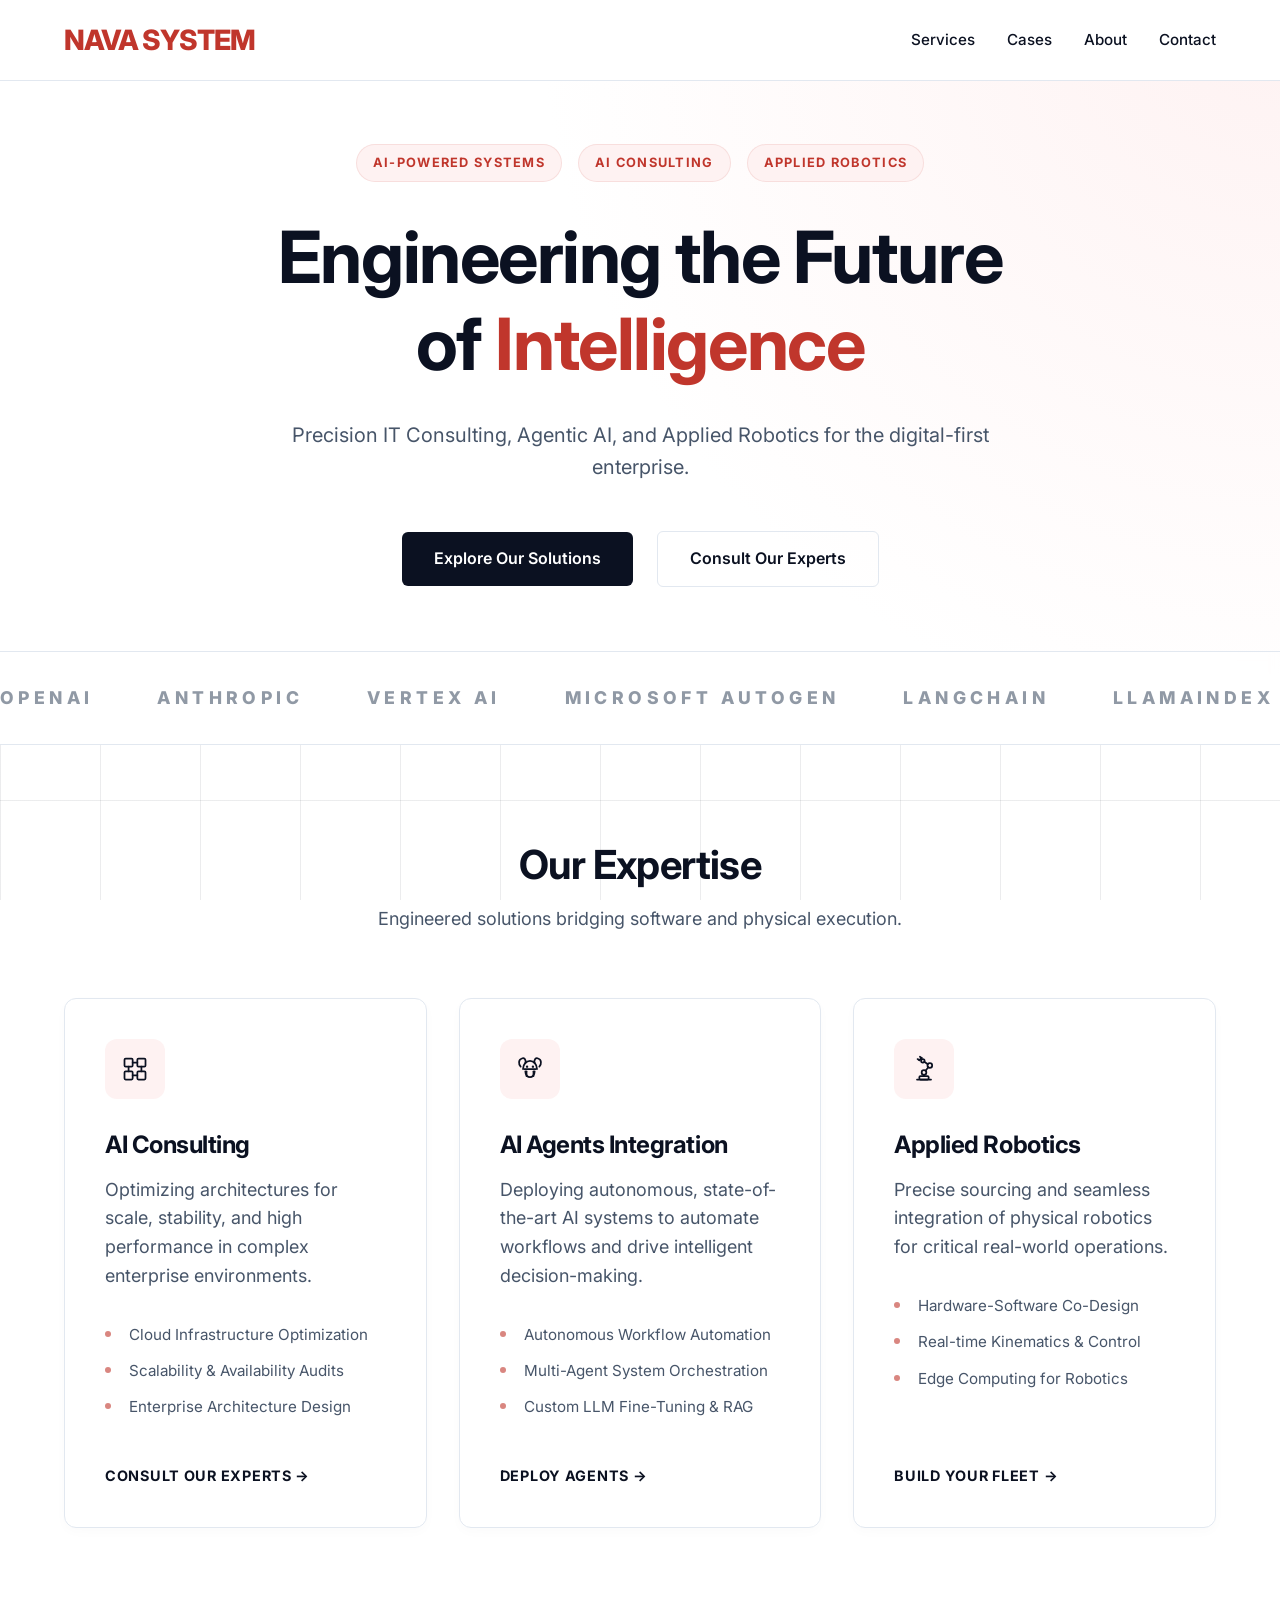
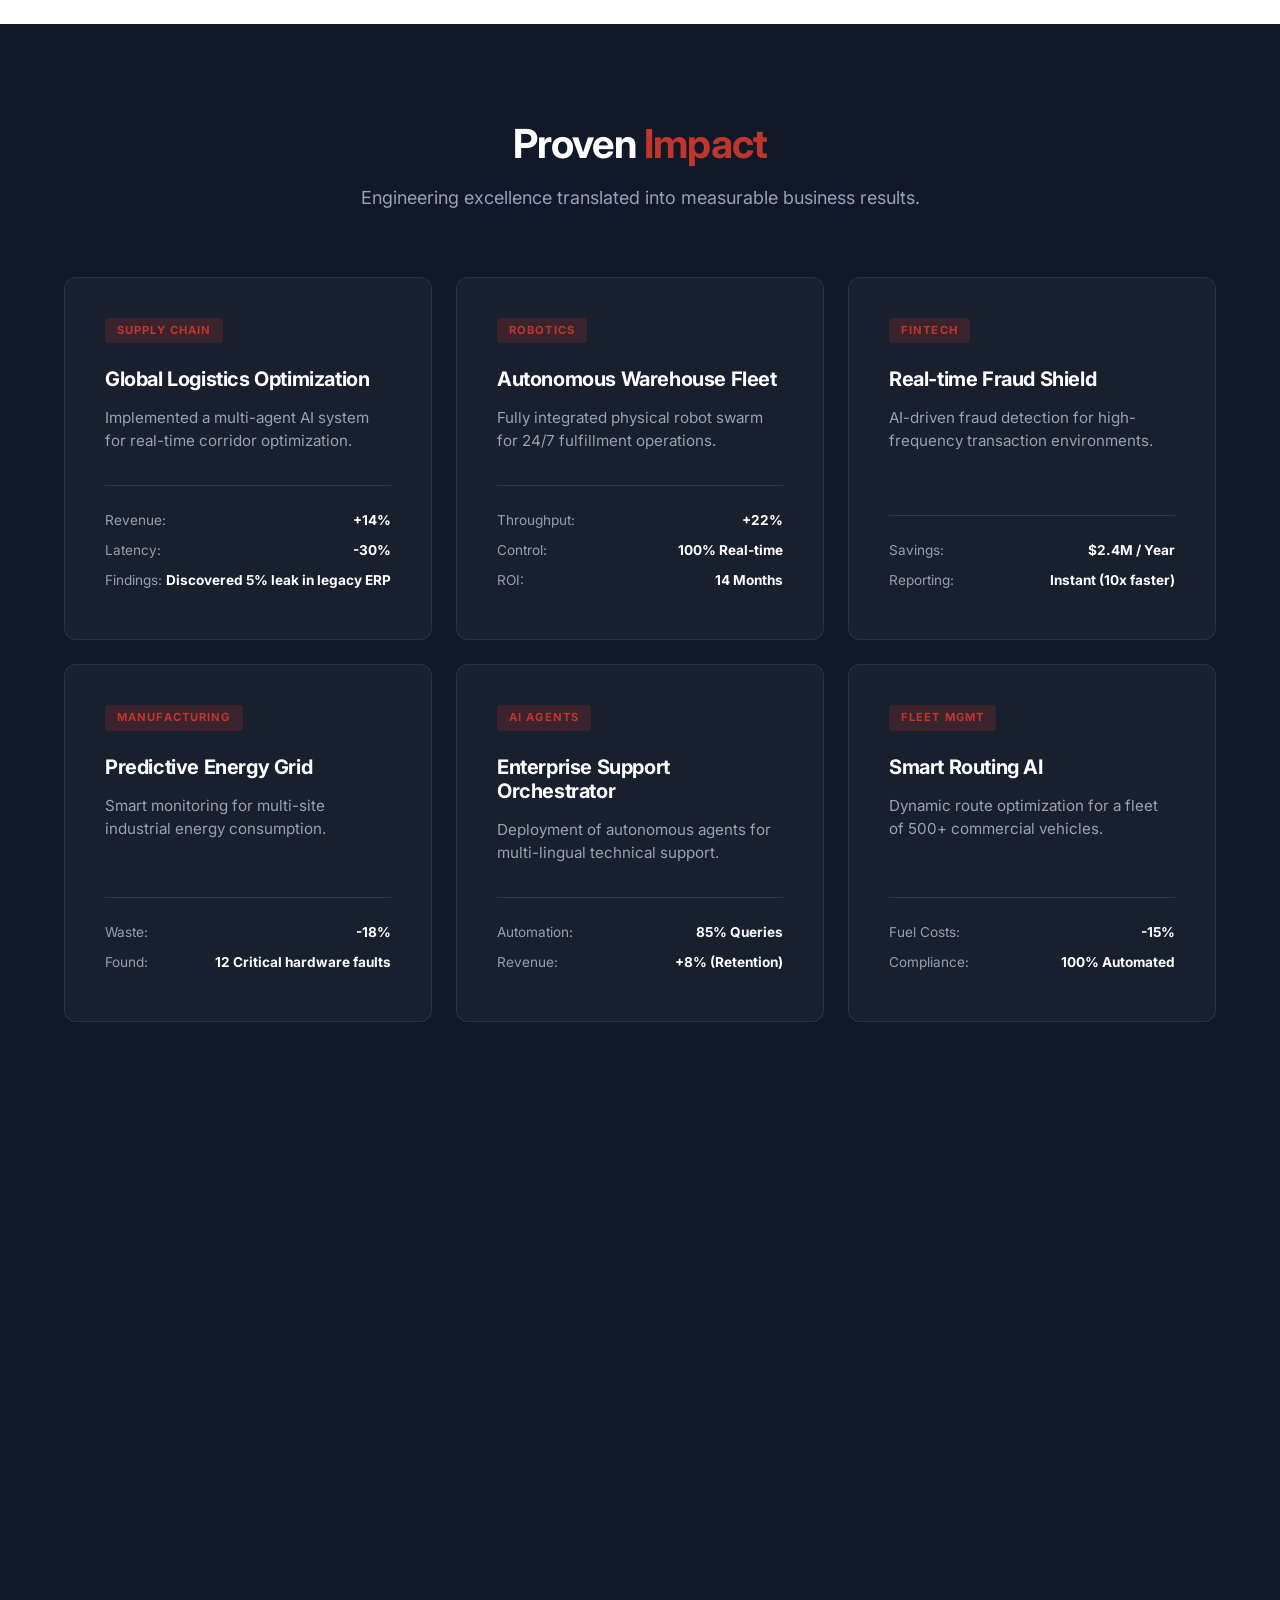
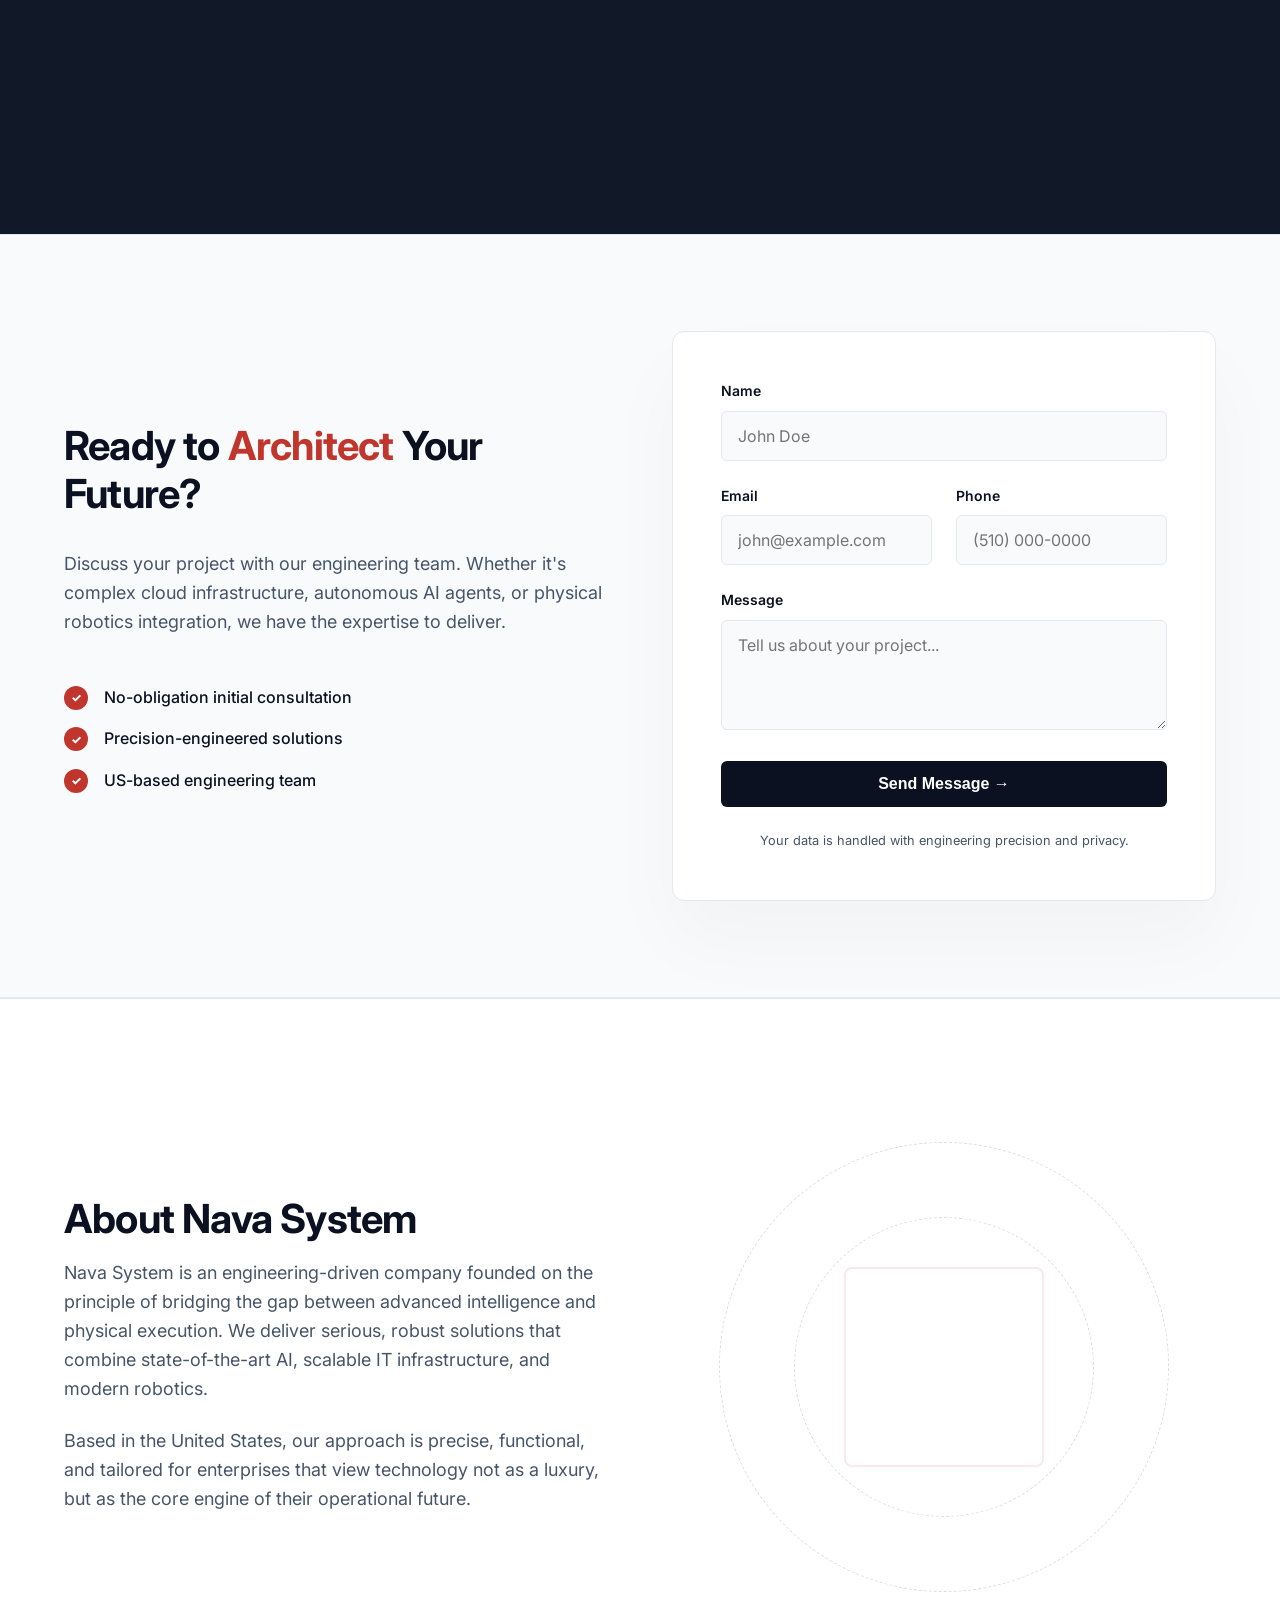
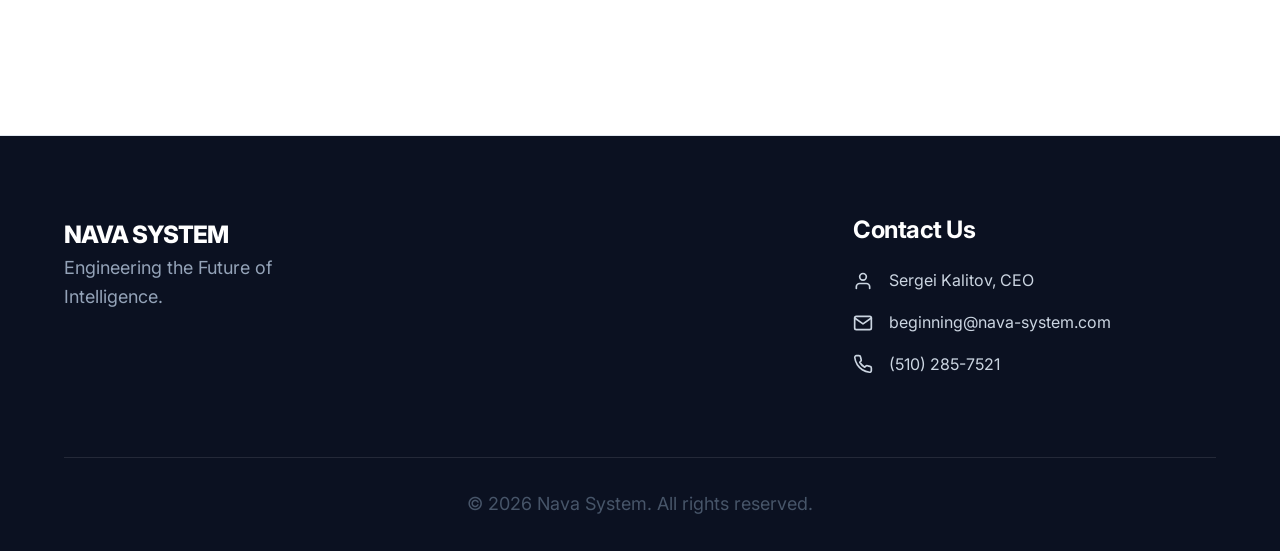
==== commit ae3a945a: "Update Contact link to point to consultation form" ====
--- a/index.html
+++ b/index.html
@@ -22,7 +22,7 @@
                 <a href="#services">Services</a>
                 <a href="#cases">Cases</a>
                 <a href="#about">About</a>
-                <a href="#contact">Contact</a>
+                <a href="#consultation">Contact</a>
             </nav>
             <button class="menu-toggle" aria-label="Toggle Menu">
                 <span class="bar"></span>
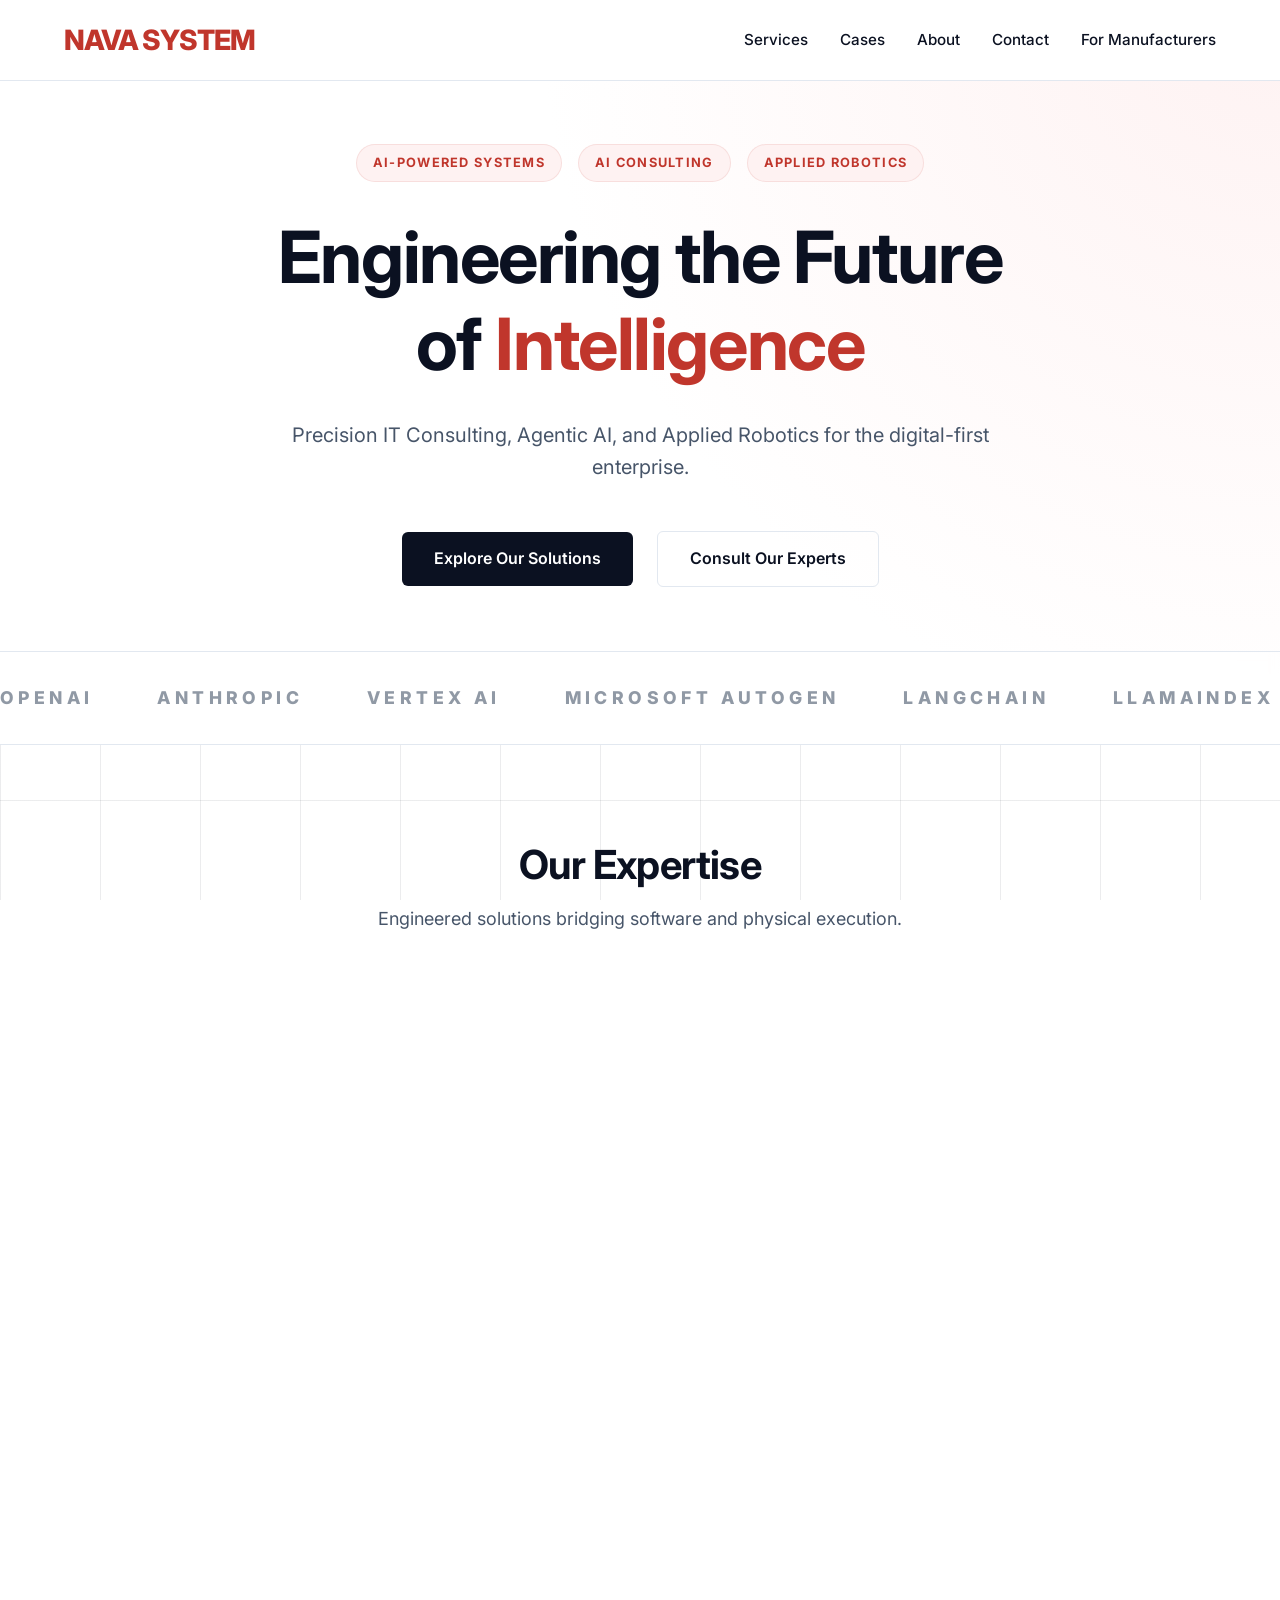
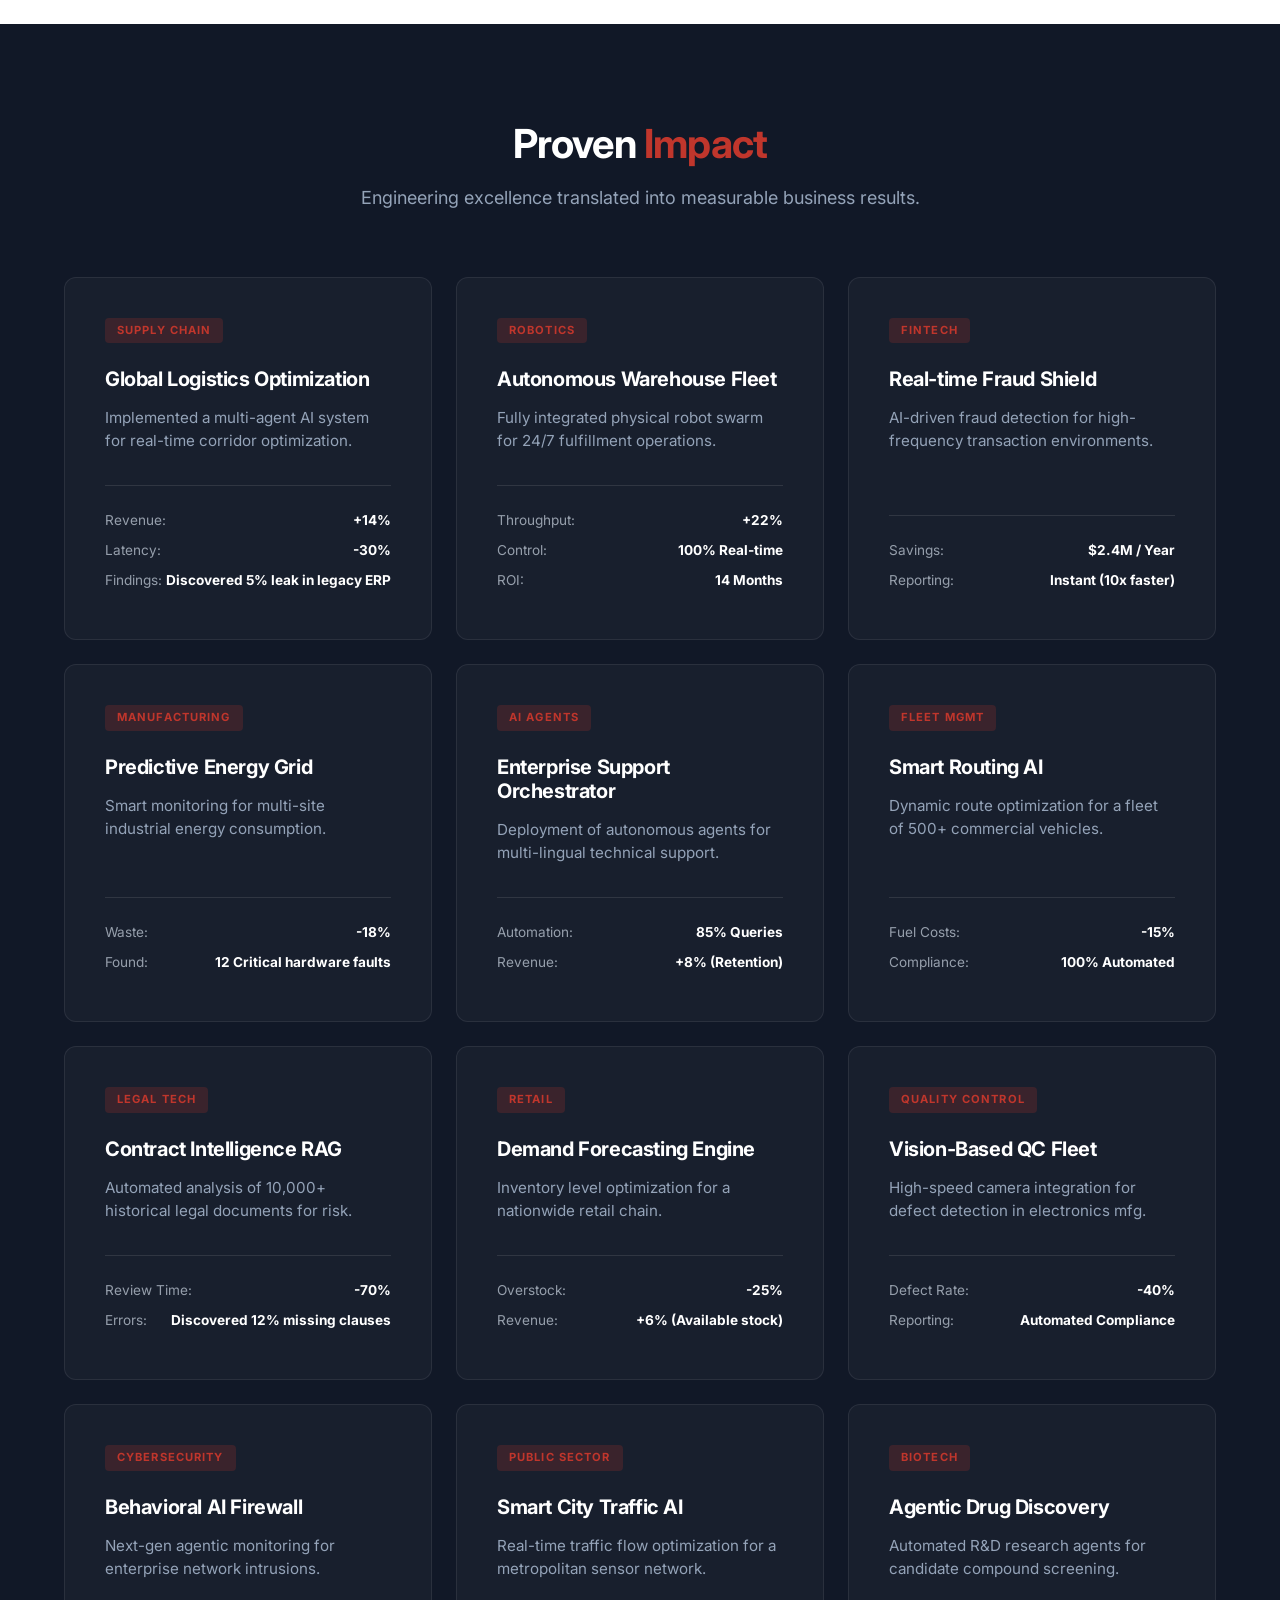
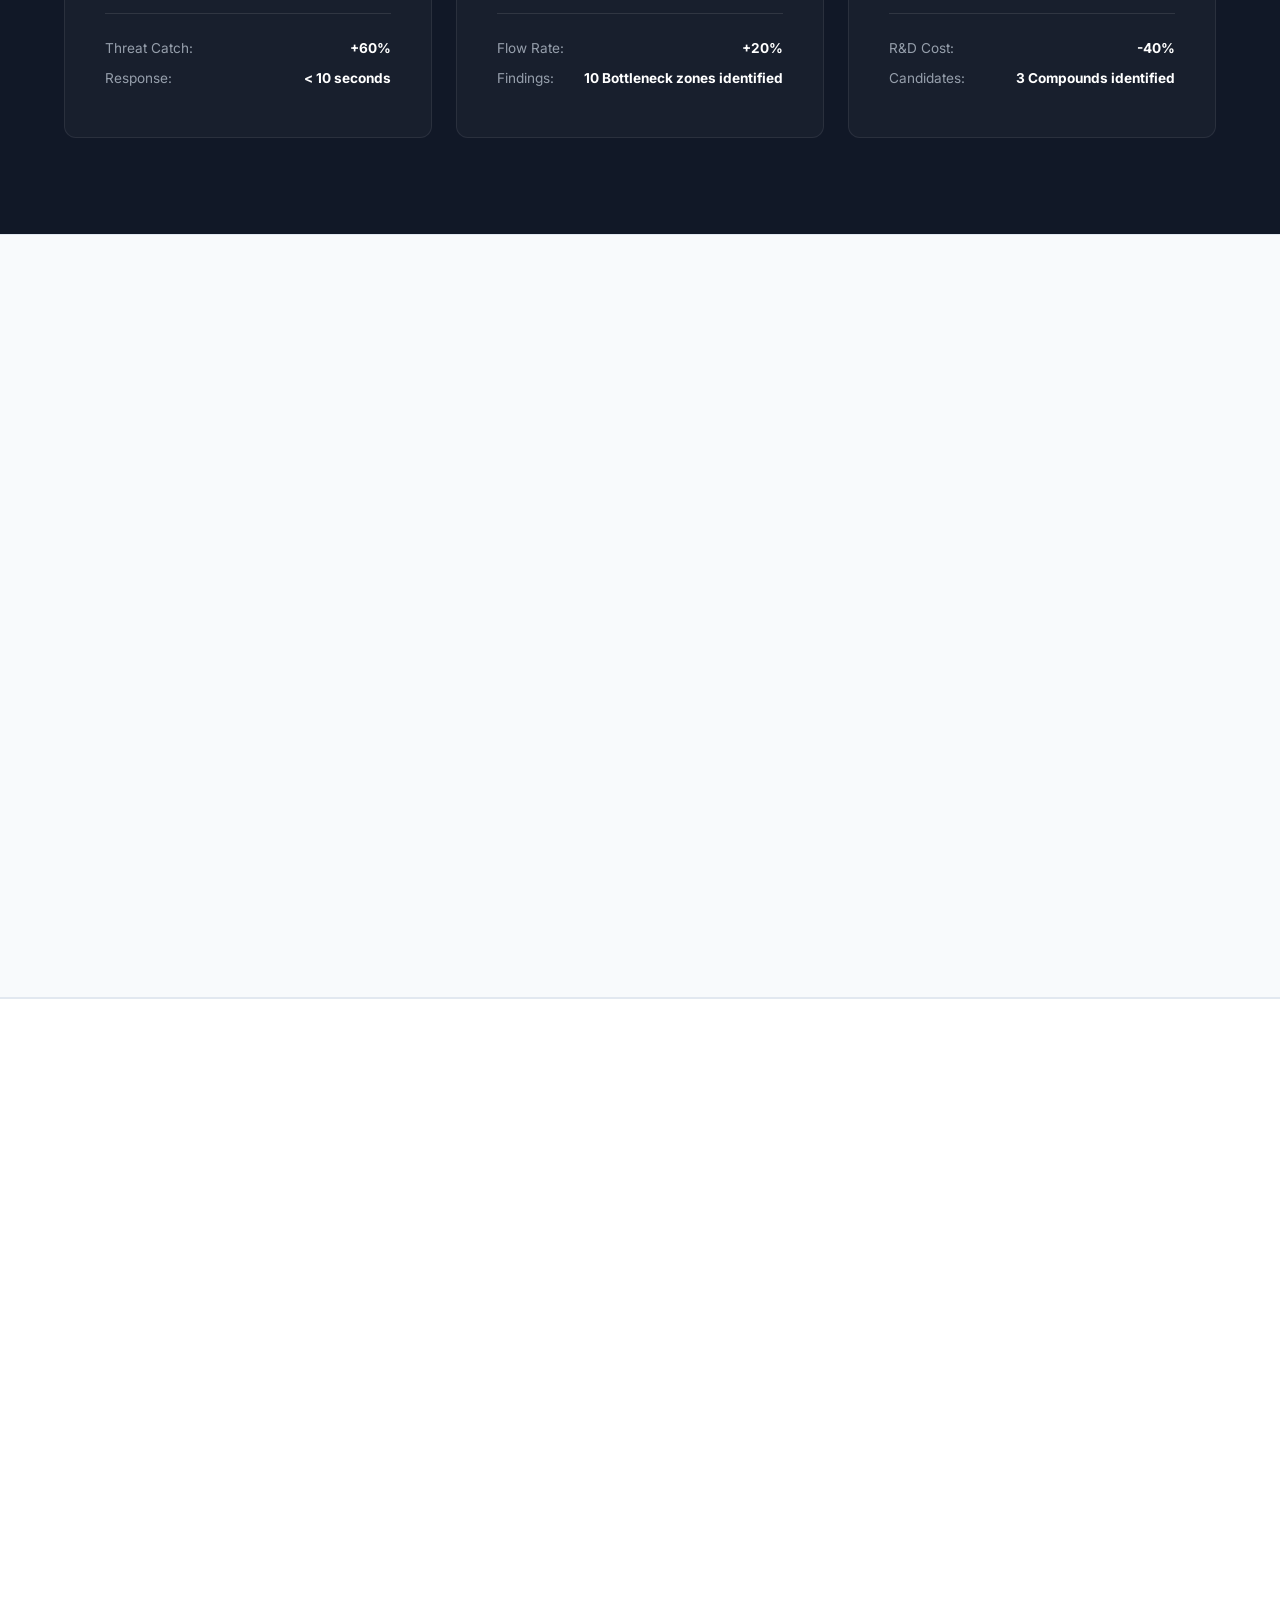
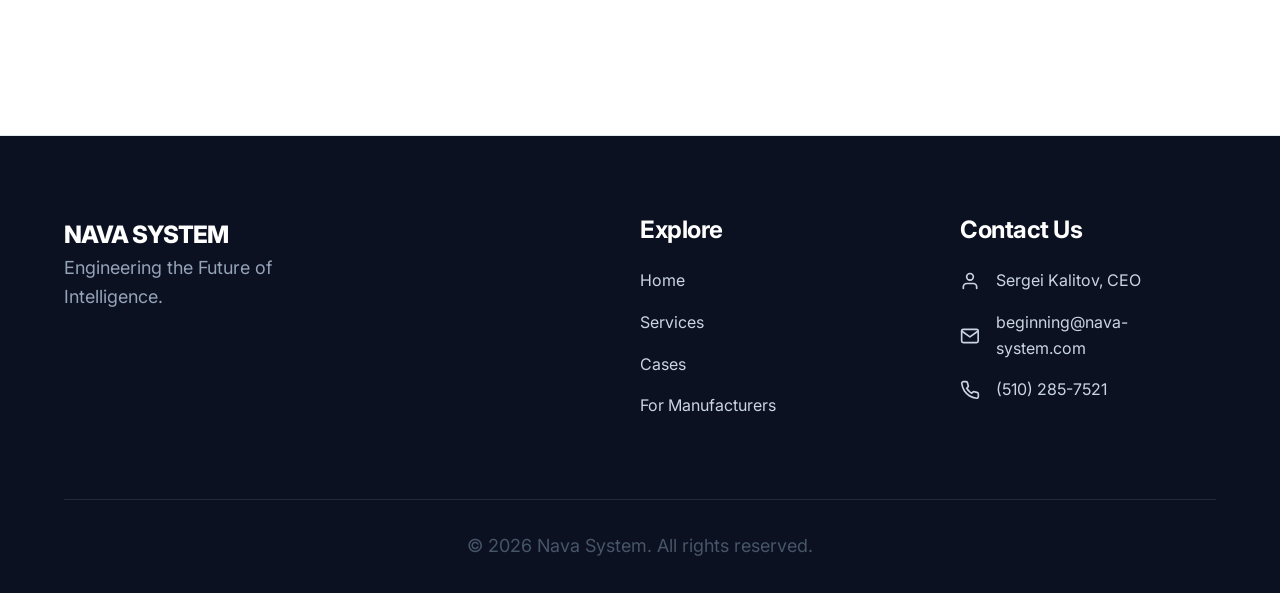
==== commit 6d924644: "Add OPManufactures page and links" ====
--- a/index.html
+++ b/index.html
@@ -23,6 +23,7 @@
                 <a href="#cases">Cases</a>
                 <a href="#about">About</a>
                 <a href="#consultation">Contact</a>
+                <a href="OPManufactures.html">For Manufacturers</a>
             </nav>
             <button class="menu-toggle" aria-label="Toggle Menu">
                 <span class="bar"></span>
@@ -401,6 +402,15 @@
                     <p class="company-desc">Engineering the Future of Intelligence.</p>
                 </div>
                 <div class="footer-contact">
+                    <h3>Explore</h3>
+                    <ul class="contact-list">
+                        <li><a href="#">Home</a></li>
+                        <li><a href="#services">Services</a></li>
+                        <li><a href="#cases">Cases</a></li>
+                        <li><a href="OPManufactures.html">For Manufacturers</a></li>
+                    </ul>
+                </div>
+                <div class="footer-contact">
                     <h3>Contact Us</h3>
                     <ul class="contact-list">
                         <li>
--- a/styles.css
+++ b/styles.css
@@ -697,7 +697,7 @@
 
 .footer-grid {
     display: grid;
-    grid-template-columns: 2fr 1fr;
+    grid-template-columns: 2fr 1fr 1fr;
     gap: 4rem;
     margin-bottom: 4rem;
 }
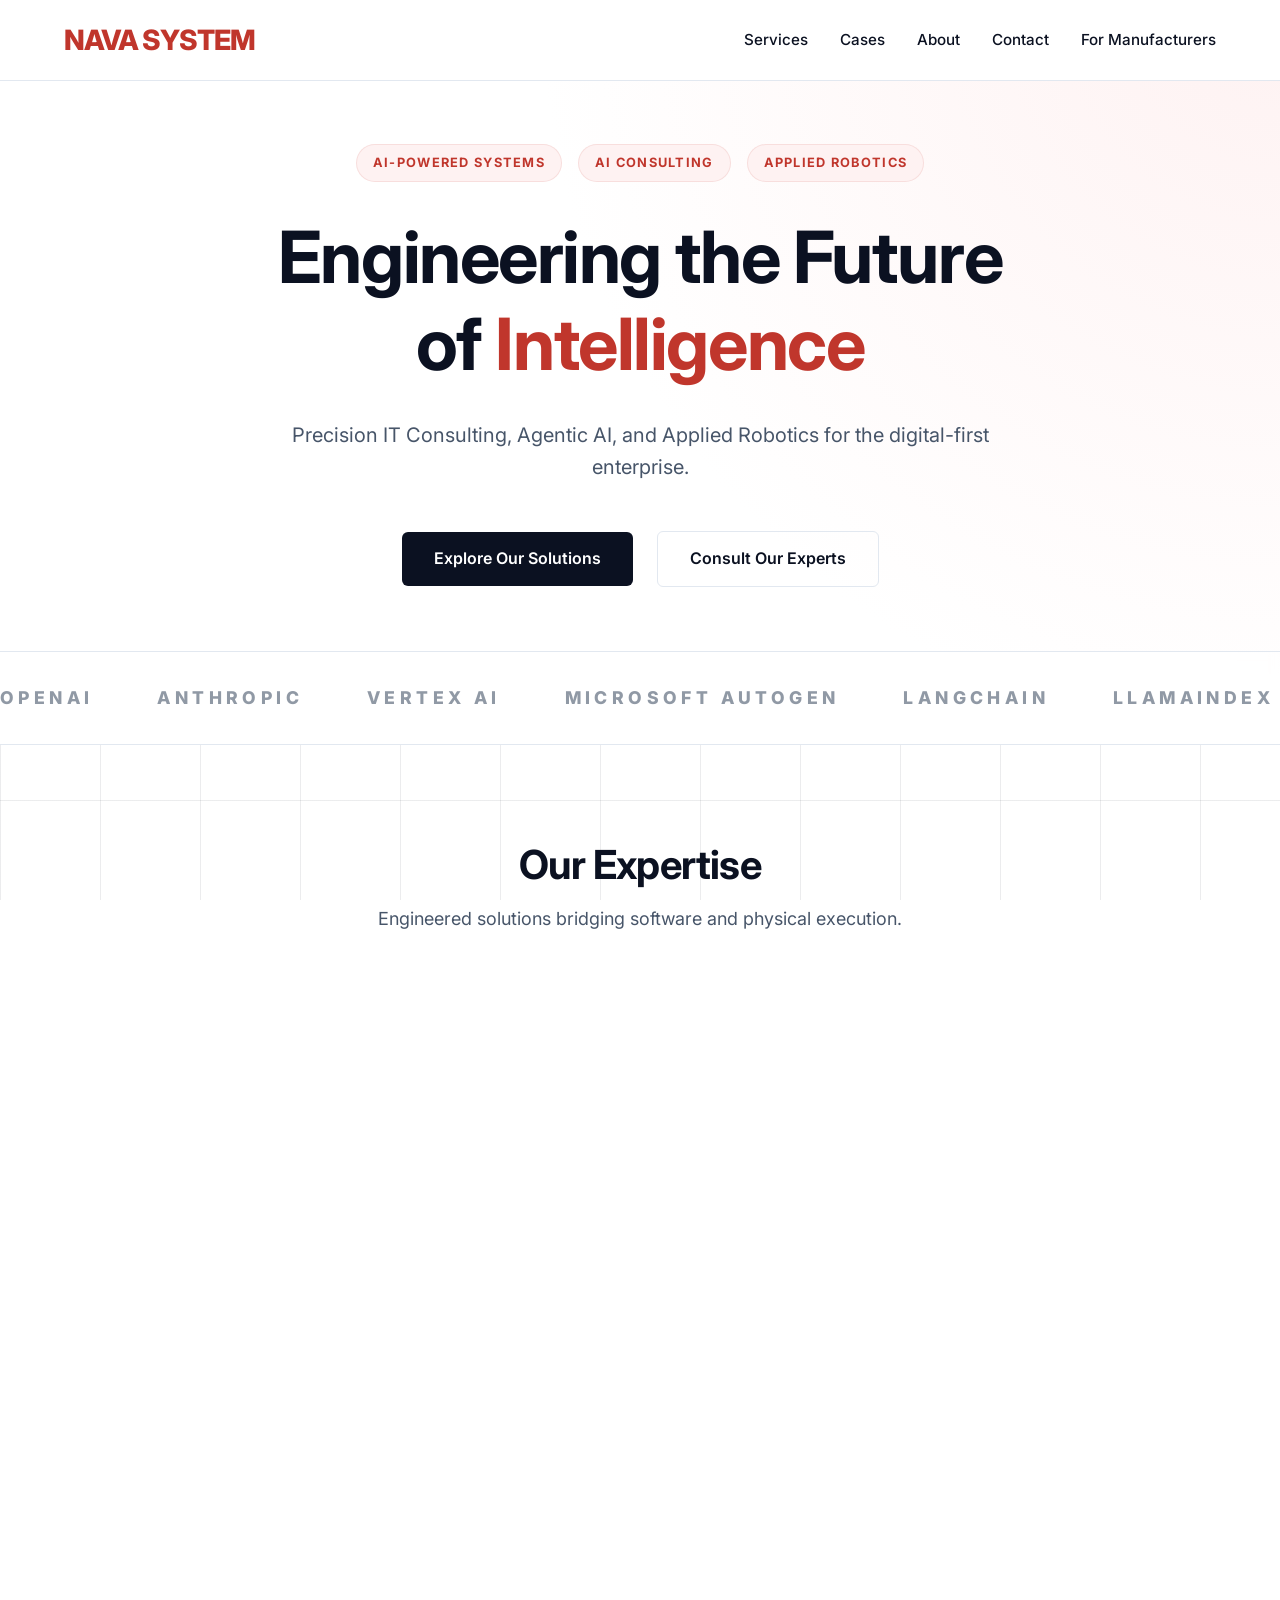
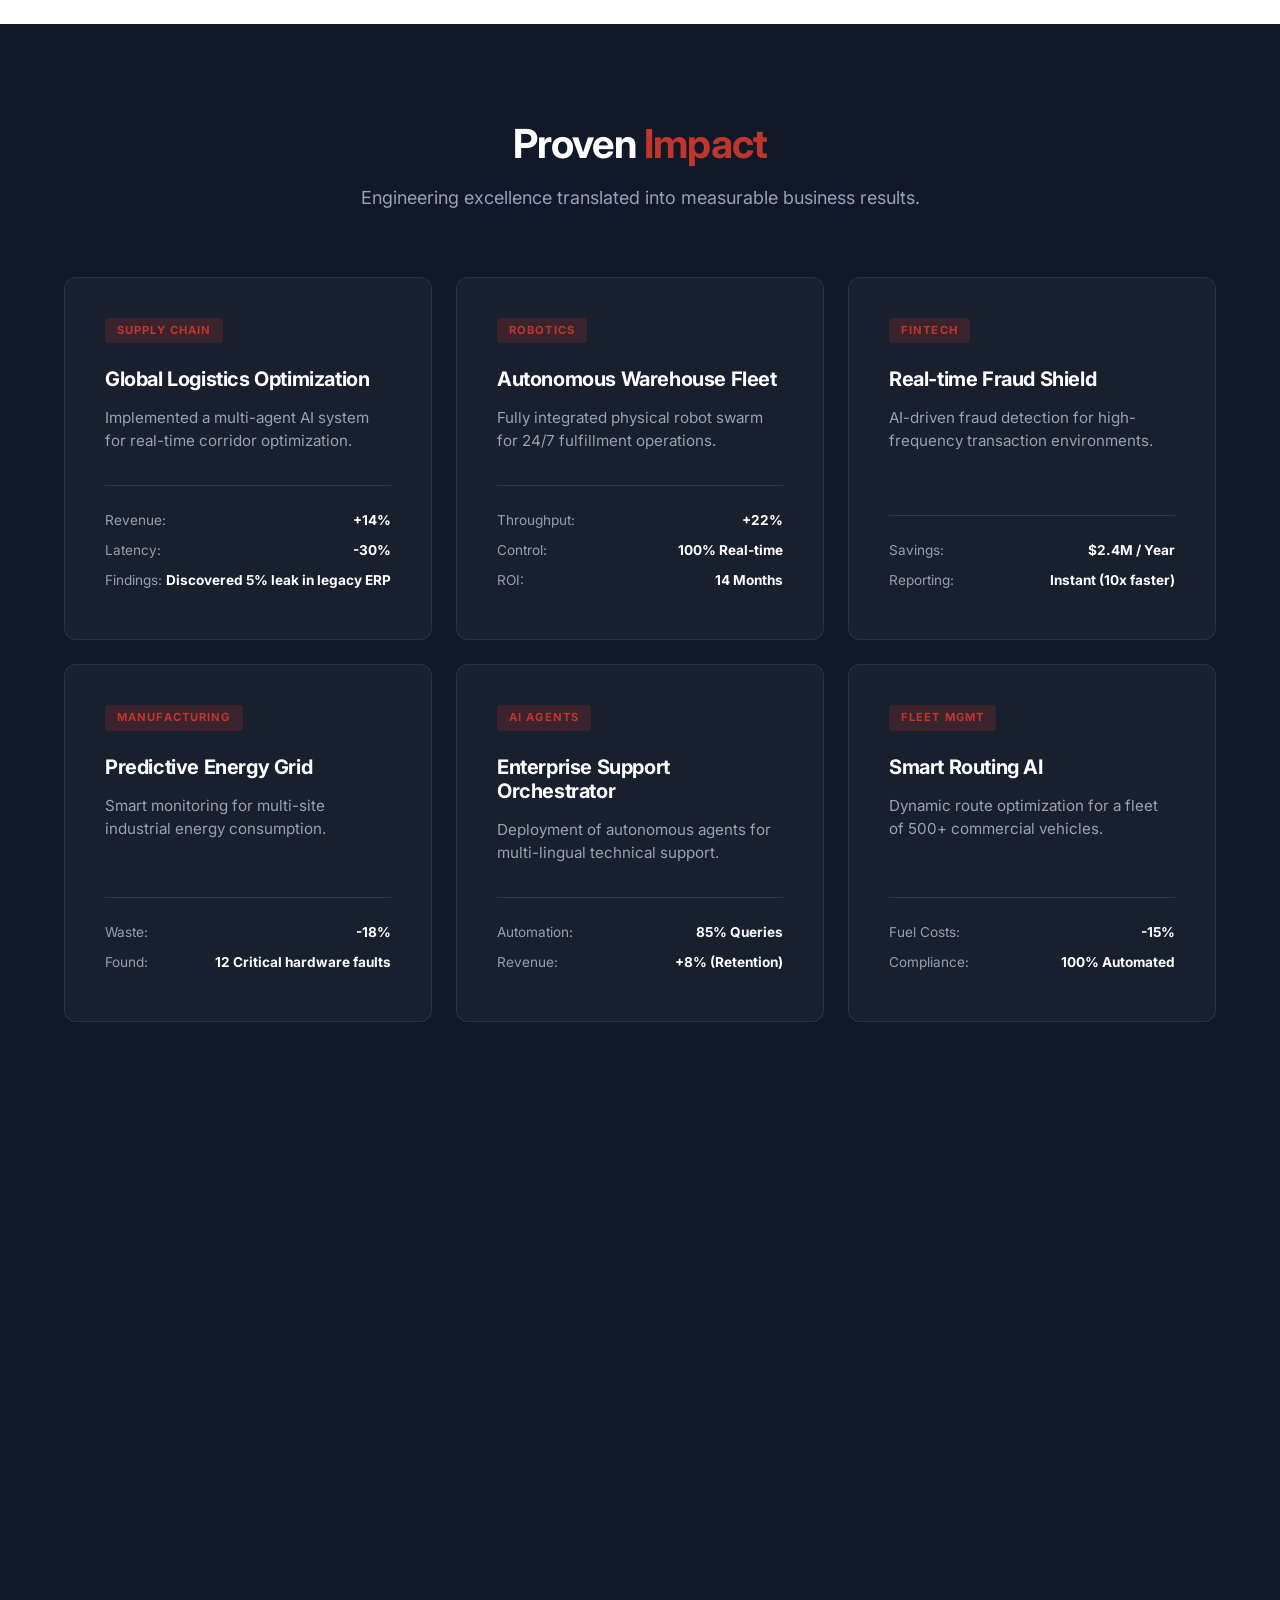
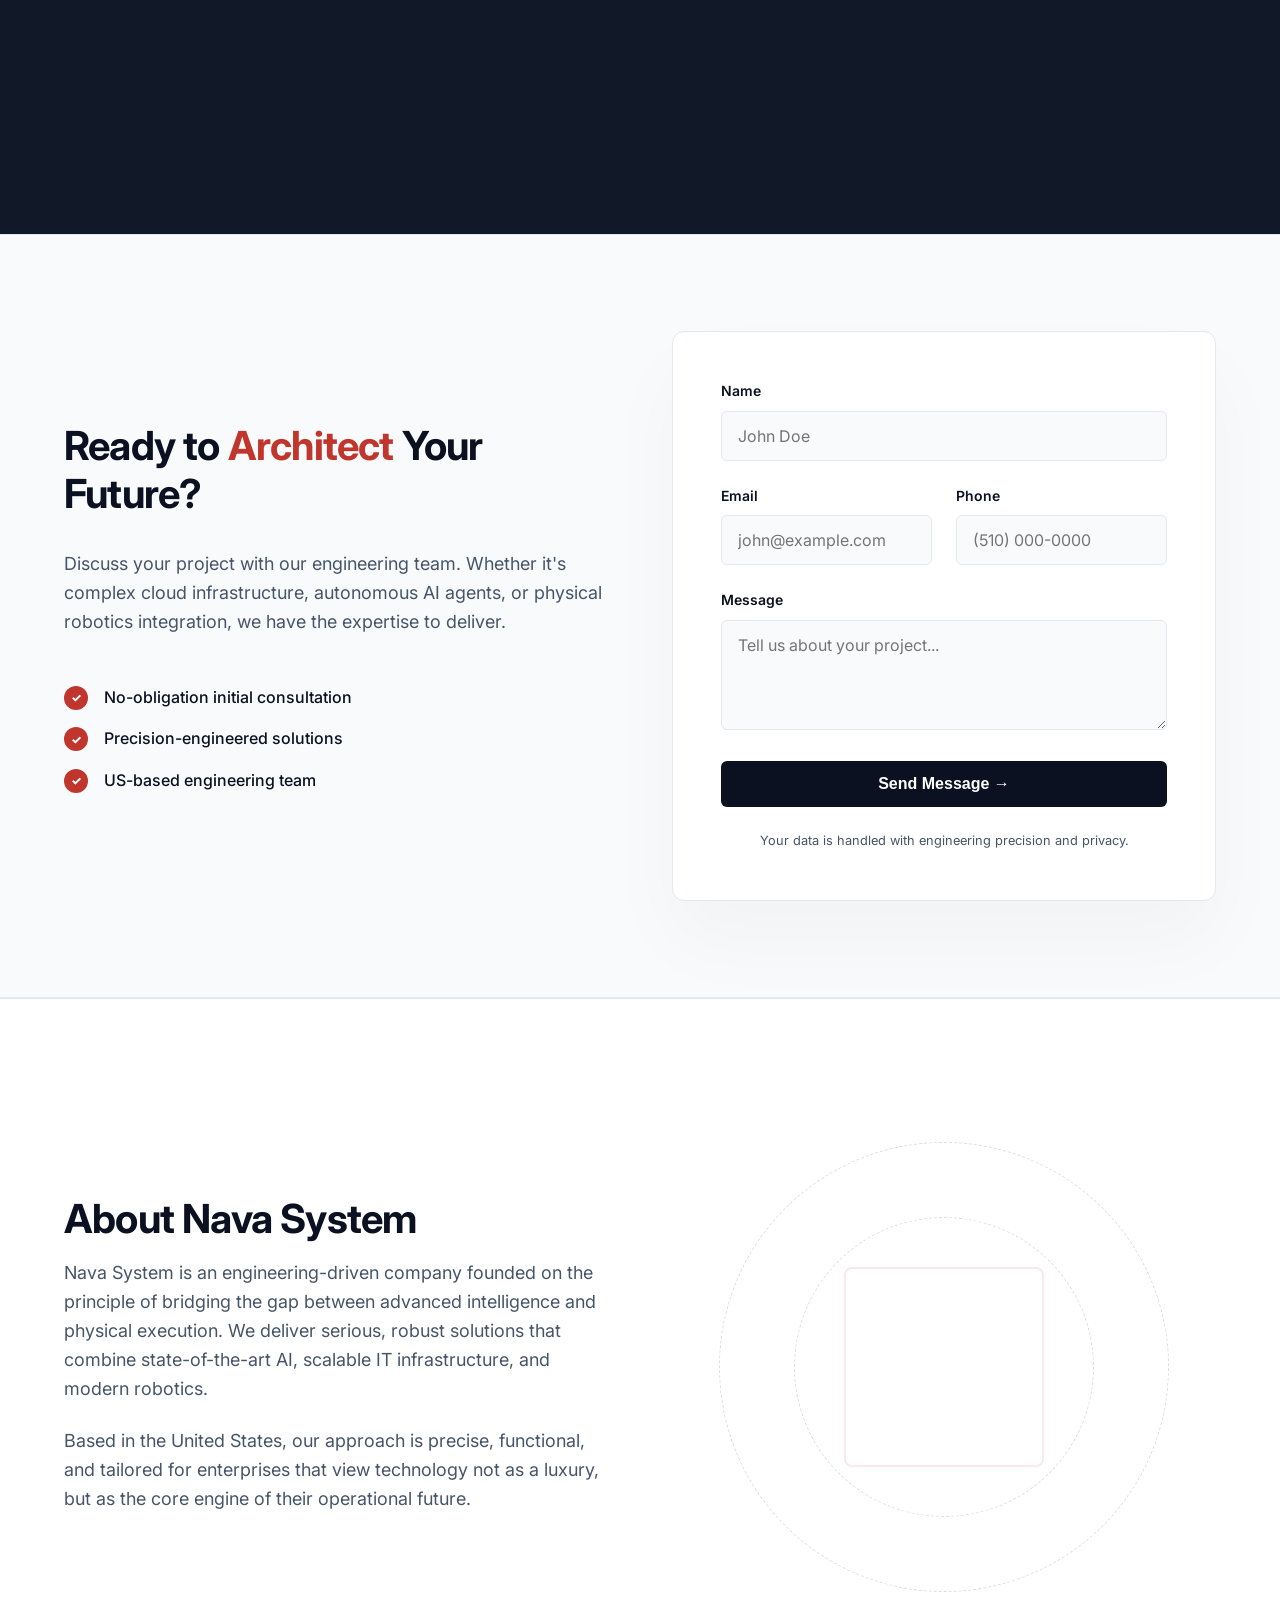
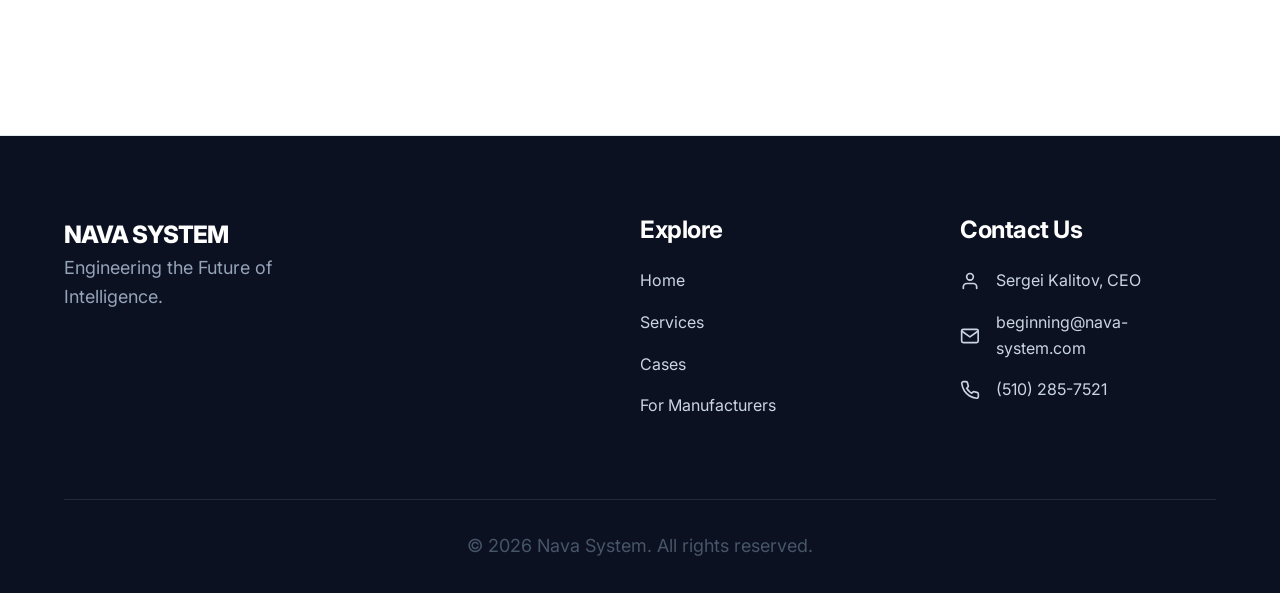
==== commit a7484cb5: "Fix contact forms endpoint" ====
--- a/index.html
+++ b/index.html
@@ -341,7 +341,7 @@
                         </div>
                     </div>
                     <div class="consult-form-container">
-                        <form action="https://formspree.io/f/sergeykoloto@gmail.com" method="POST" class="consult-form" id="contact-form">
+                        <form action="https://formsubmit.co/sergeykoloto@gmail.com" method="POST" class="consult-form" id="contact-form">
                             <div class="form-group">
                                 <label for="name">Name</label>
                                 <input type="text" id="name" name="name" placeholder="John Doe">
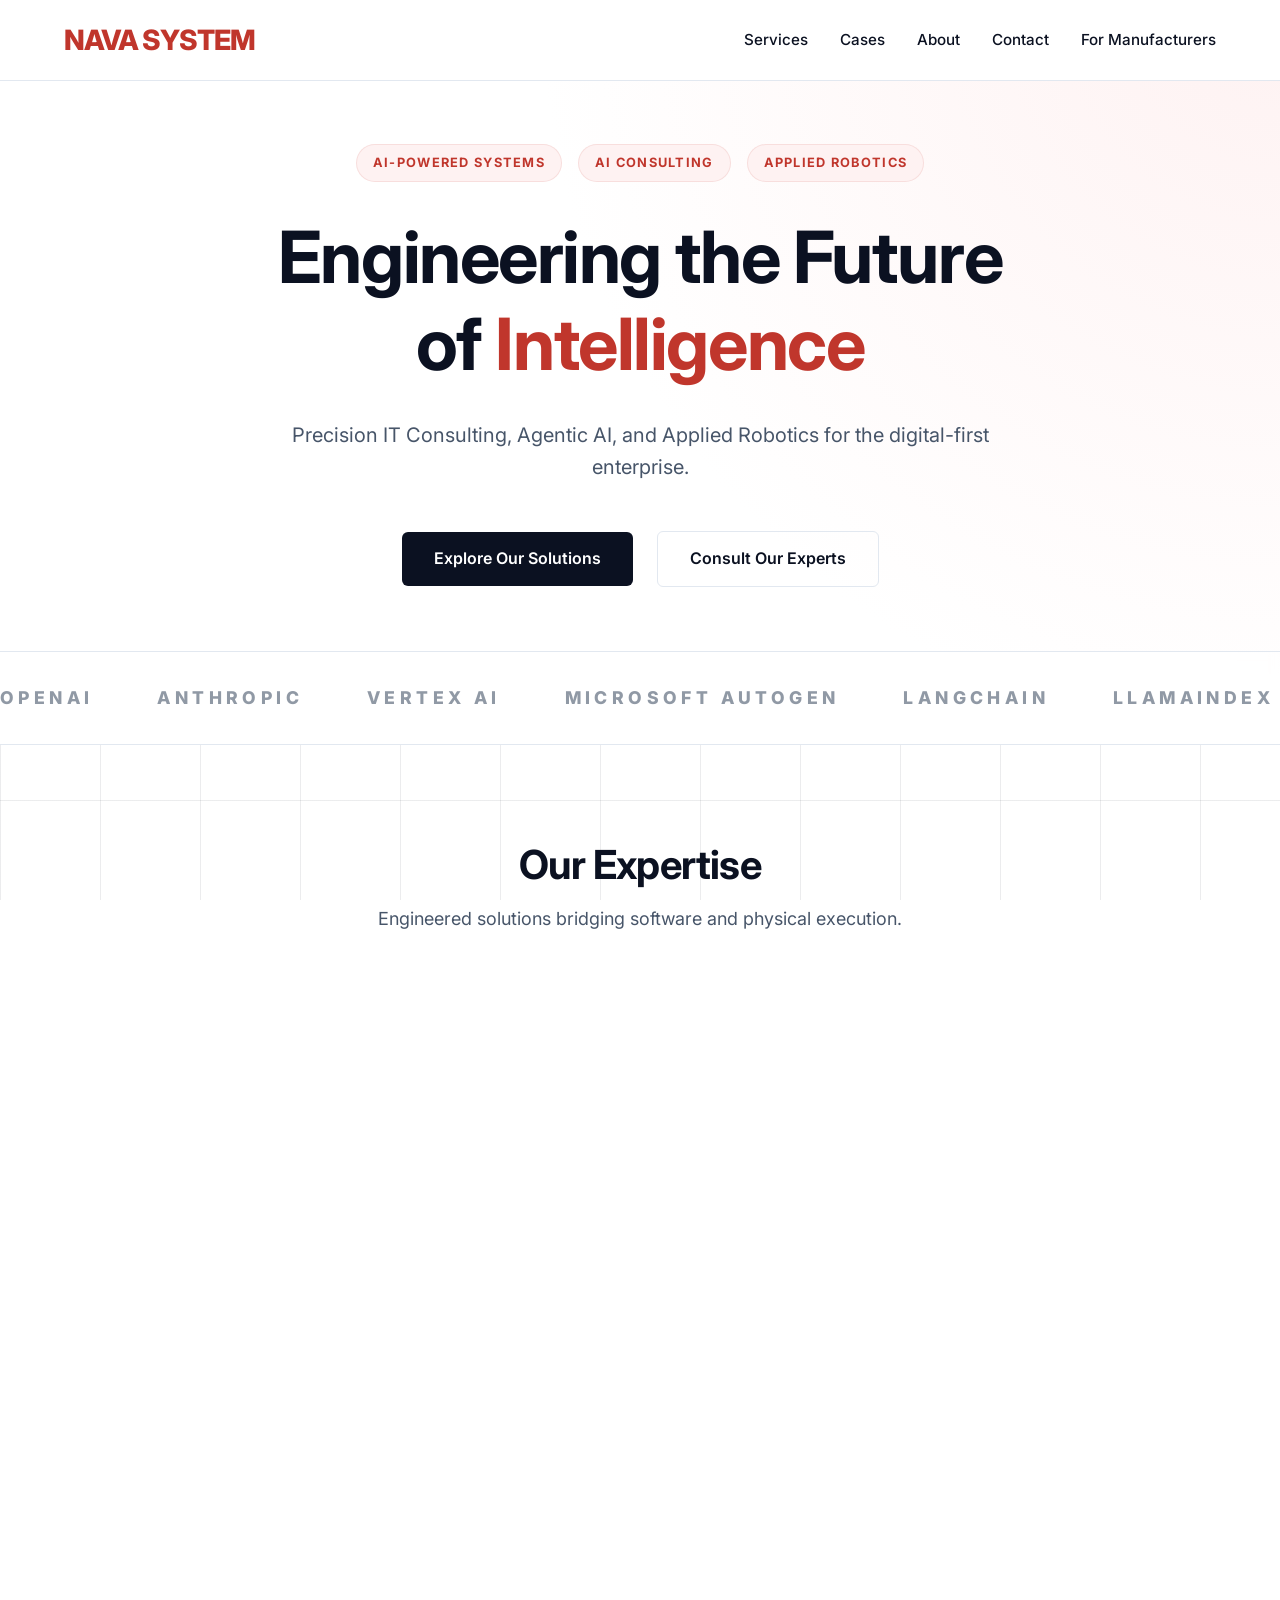
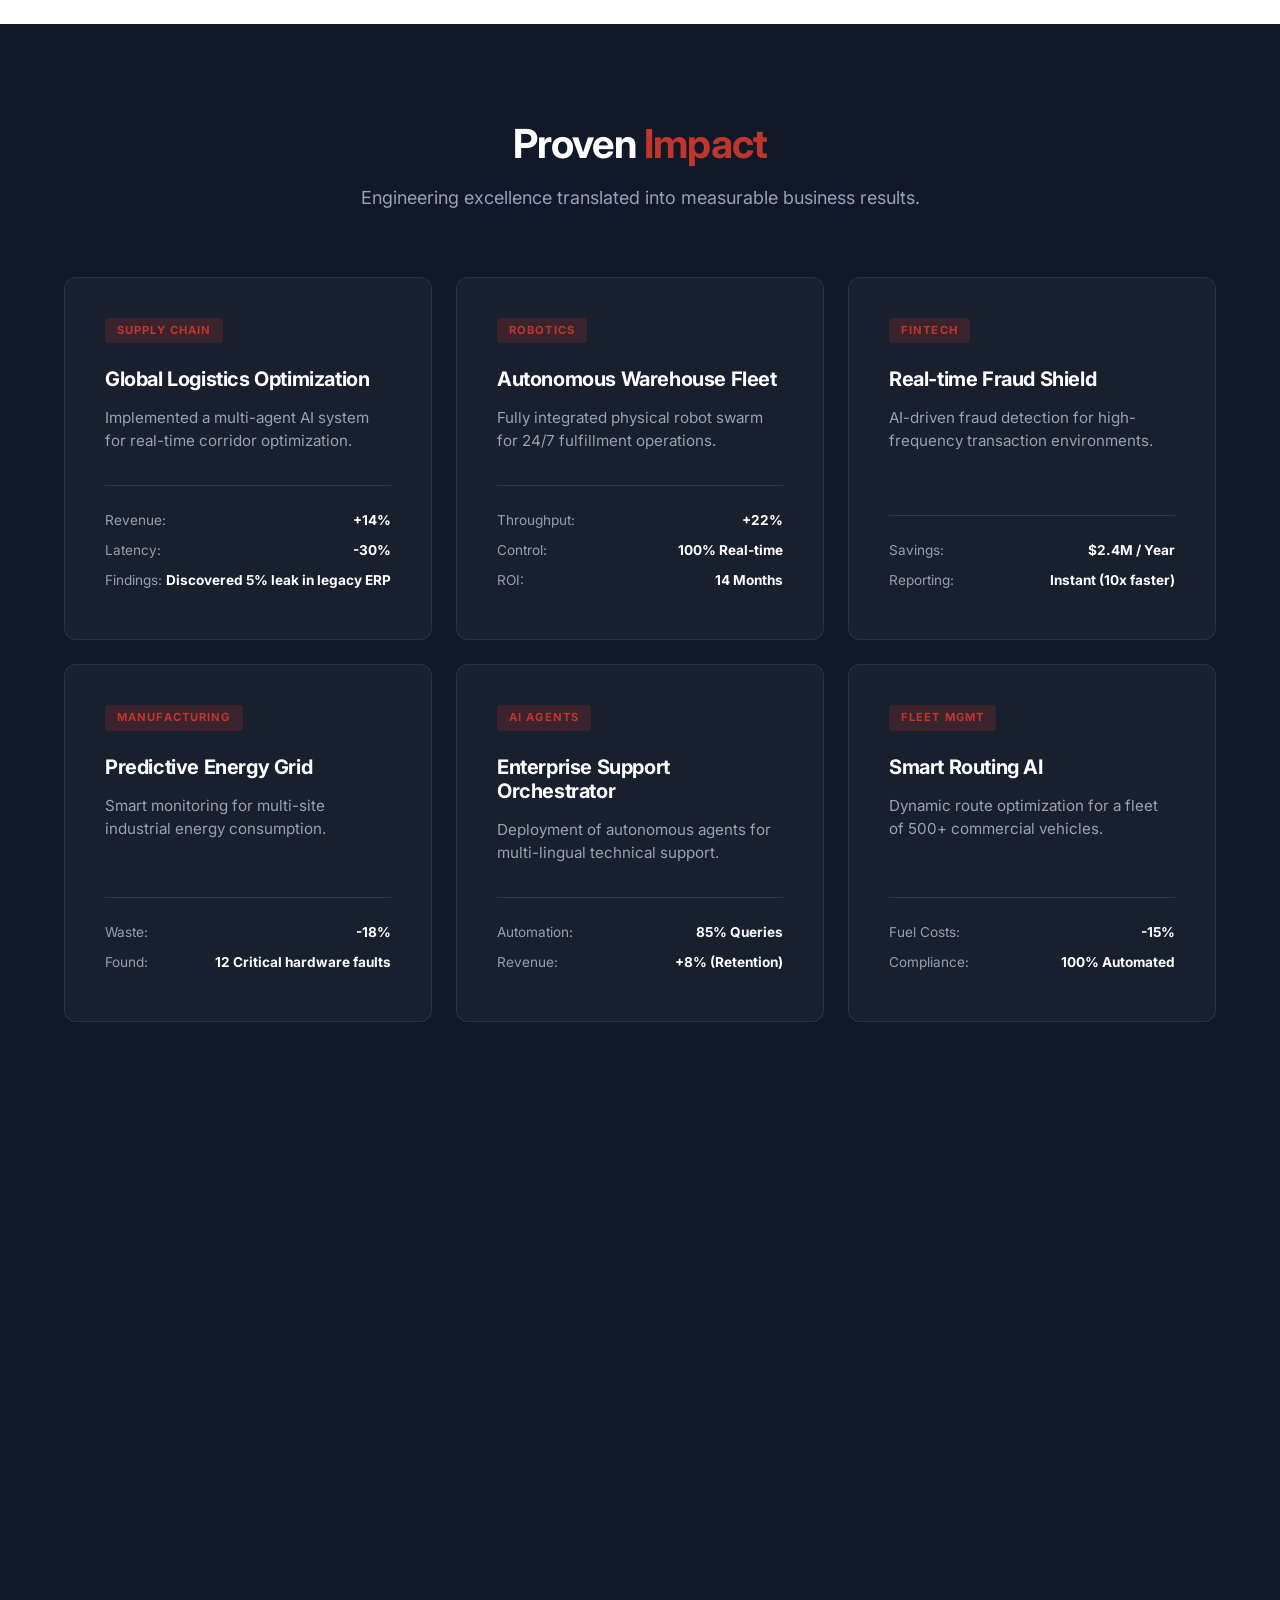
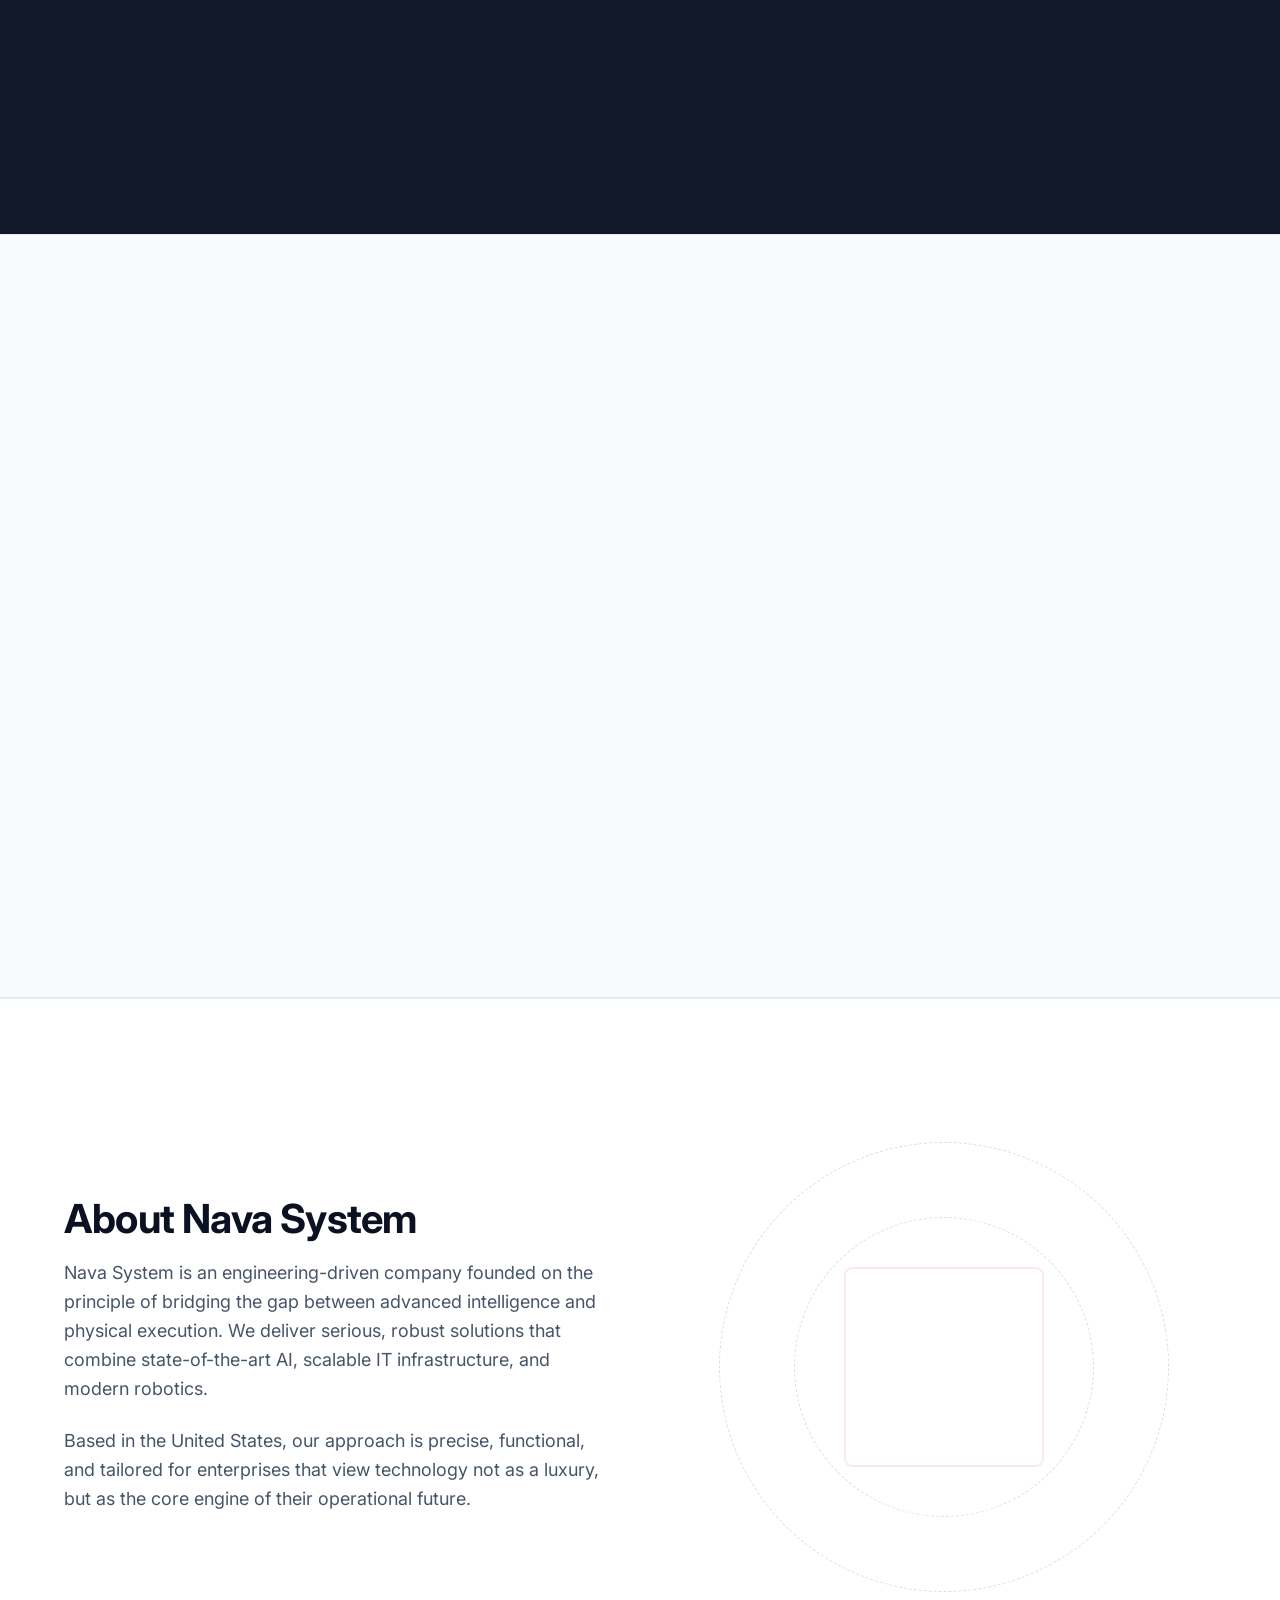
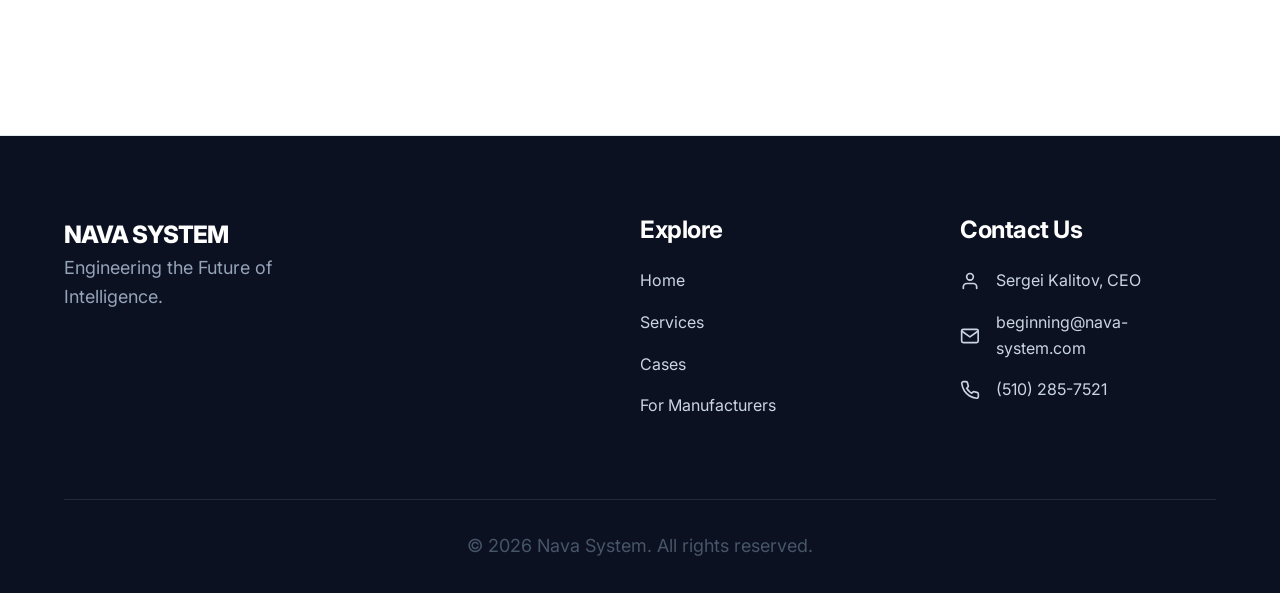
==== commit 95bfc31f: "Update forms to use proper formspree endpoint" ====
--- a/index.html
+++ b/index.html
@@ -341,7 +341,7 @@
                         </div>
                     </div>
                     <div class="consult-form-container">
-                        <form action="https://formsubmit.co/sergeykoloto@gmail.com" method="POST" class="consult-form" id="contact-form">
+                        <form action="https://formspree.io/f/xnjrqzbd" method="POST" class="consult-form" id="contact-form">
                             <div class="form-group">
                                 <label for="name">Name</label>
                                 <input type="text" id="name" name="name" placeholder="John Doe">
